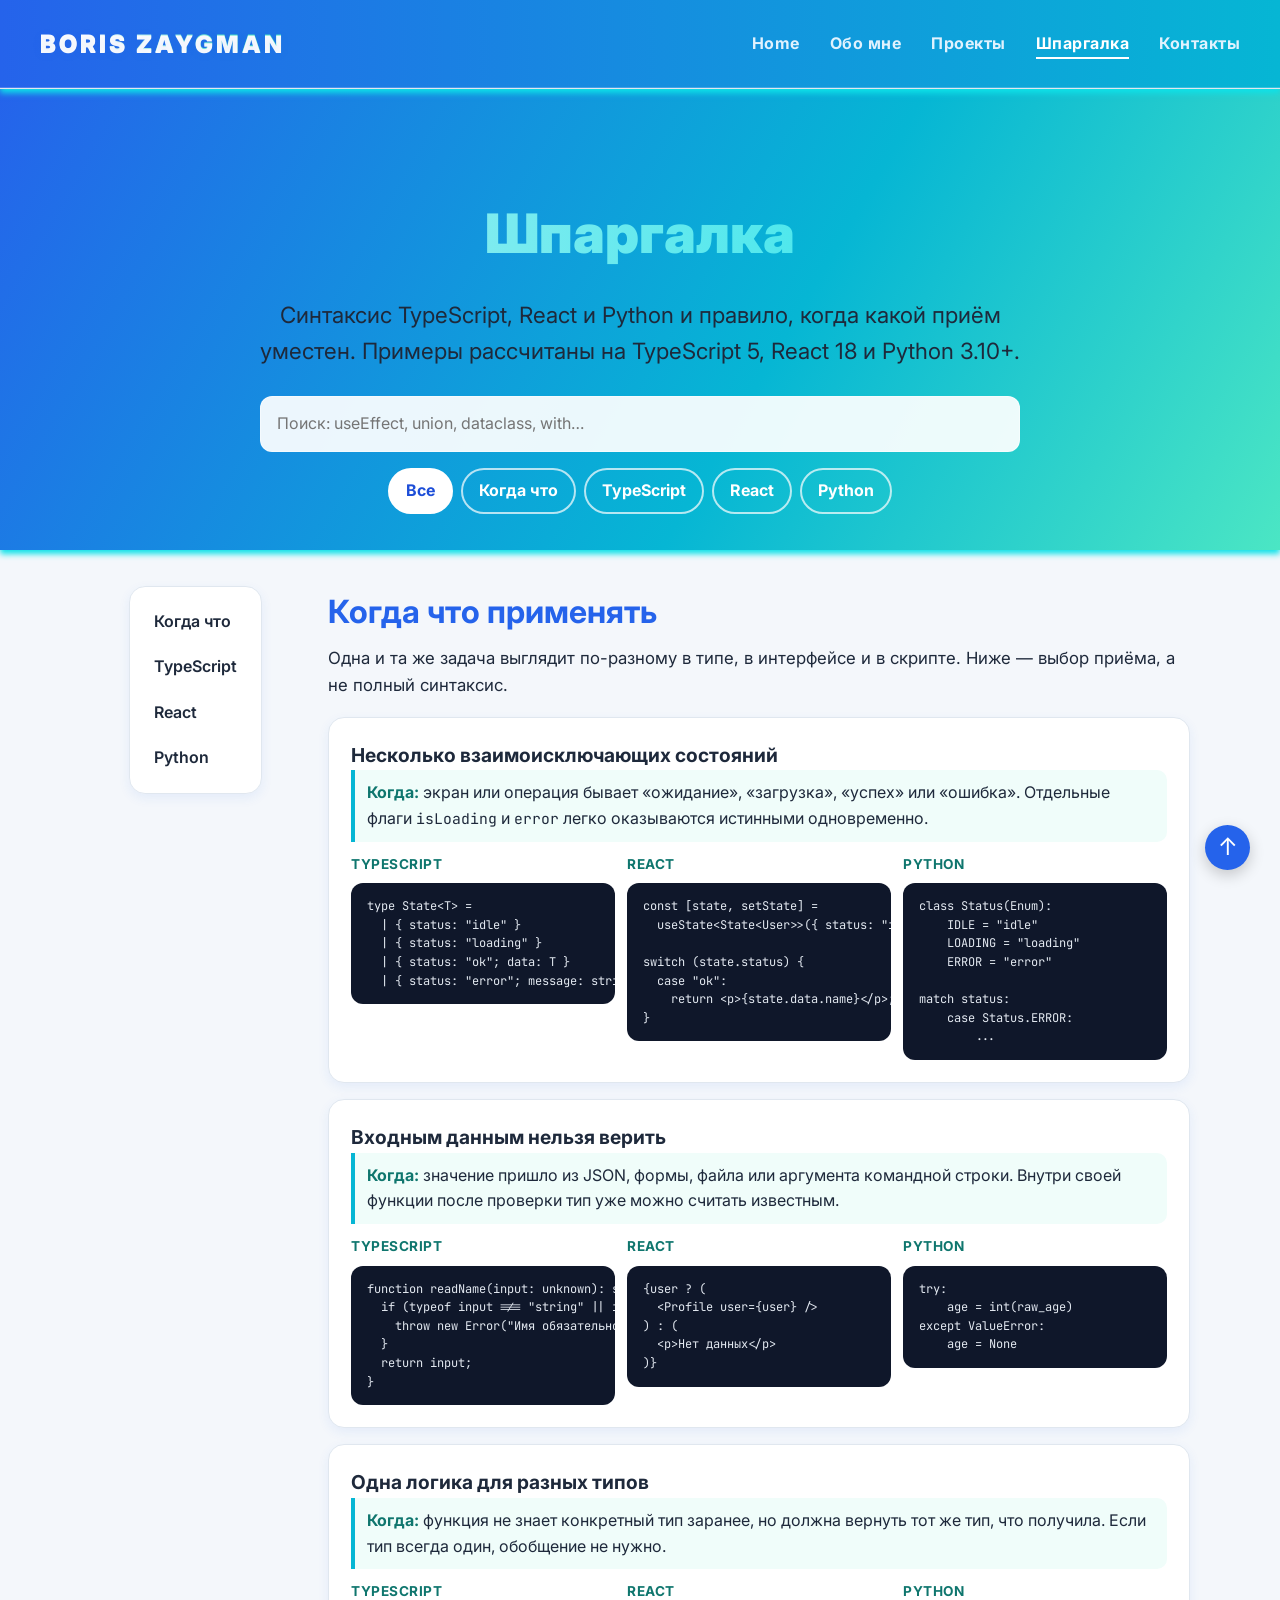
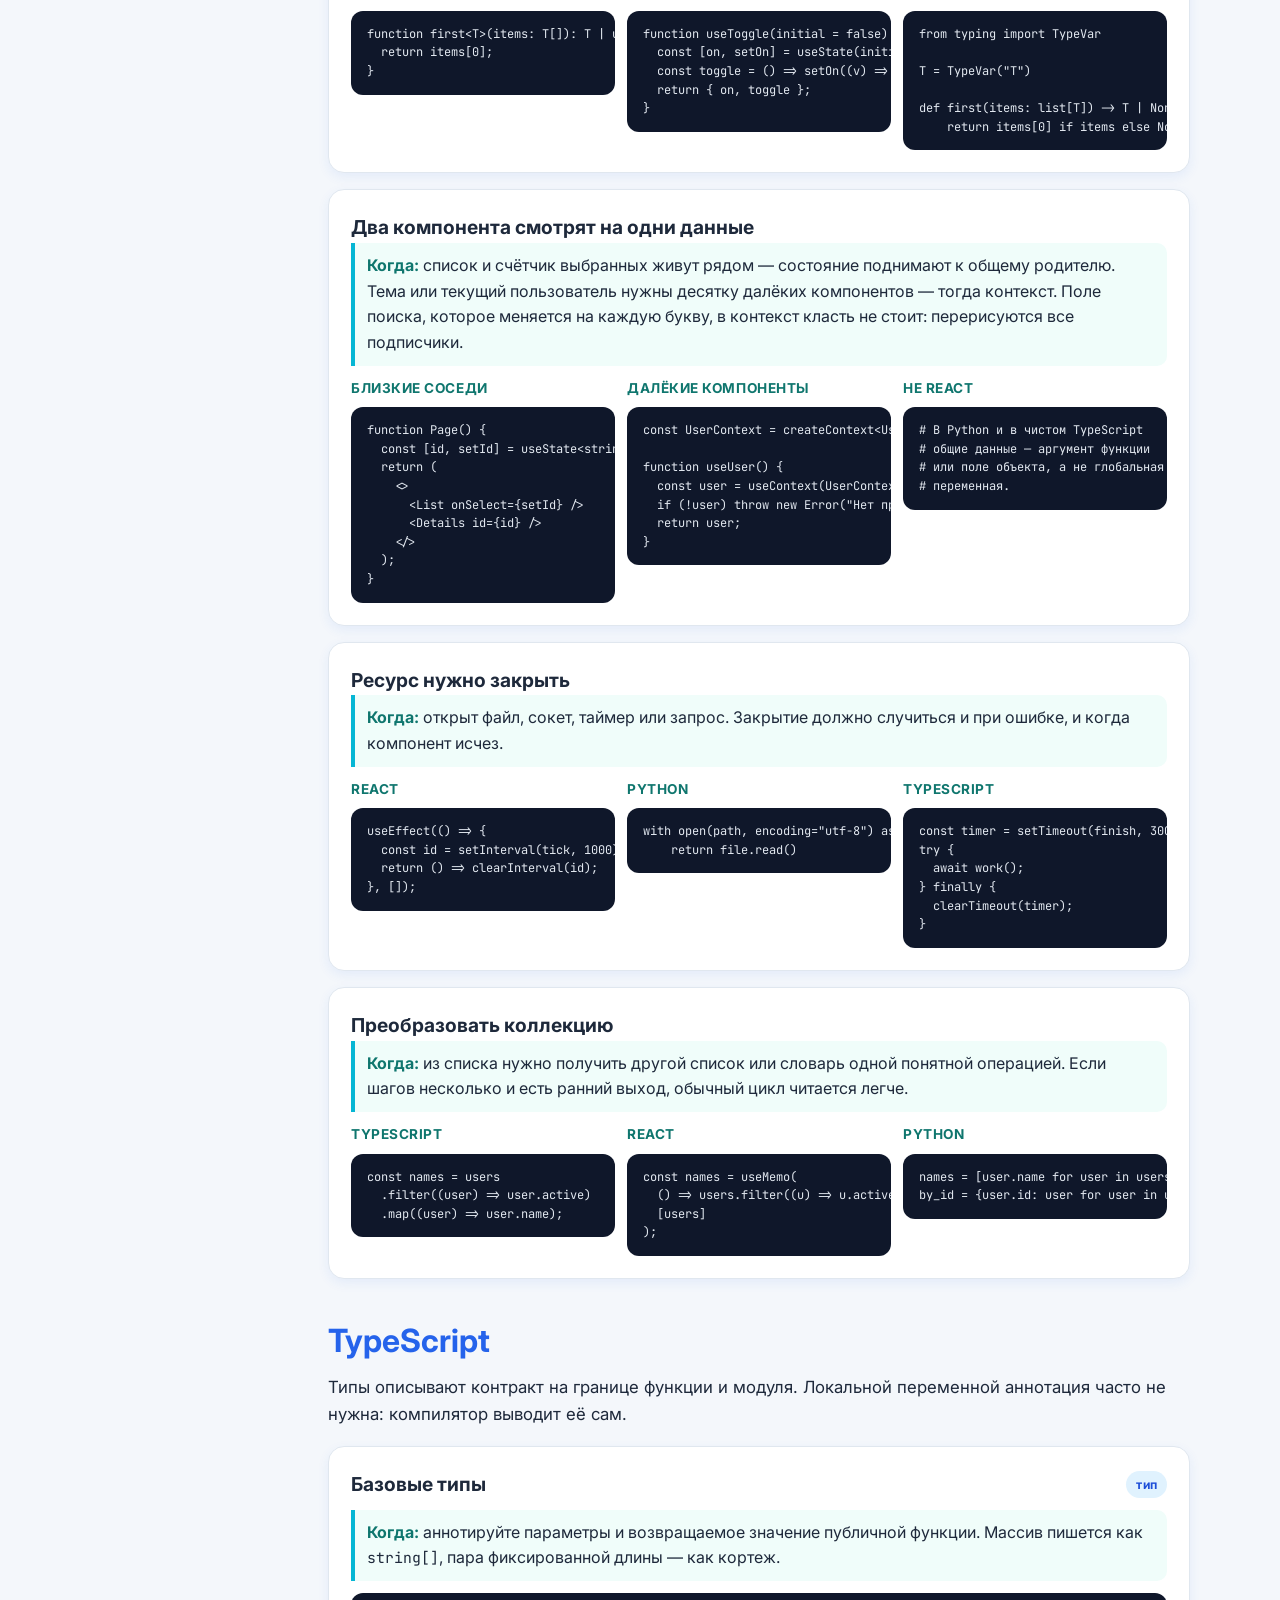
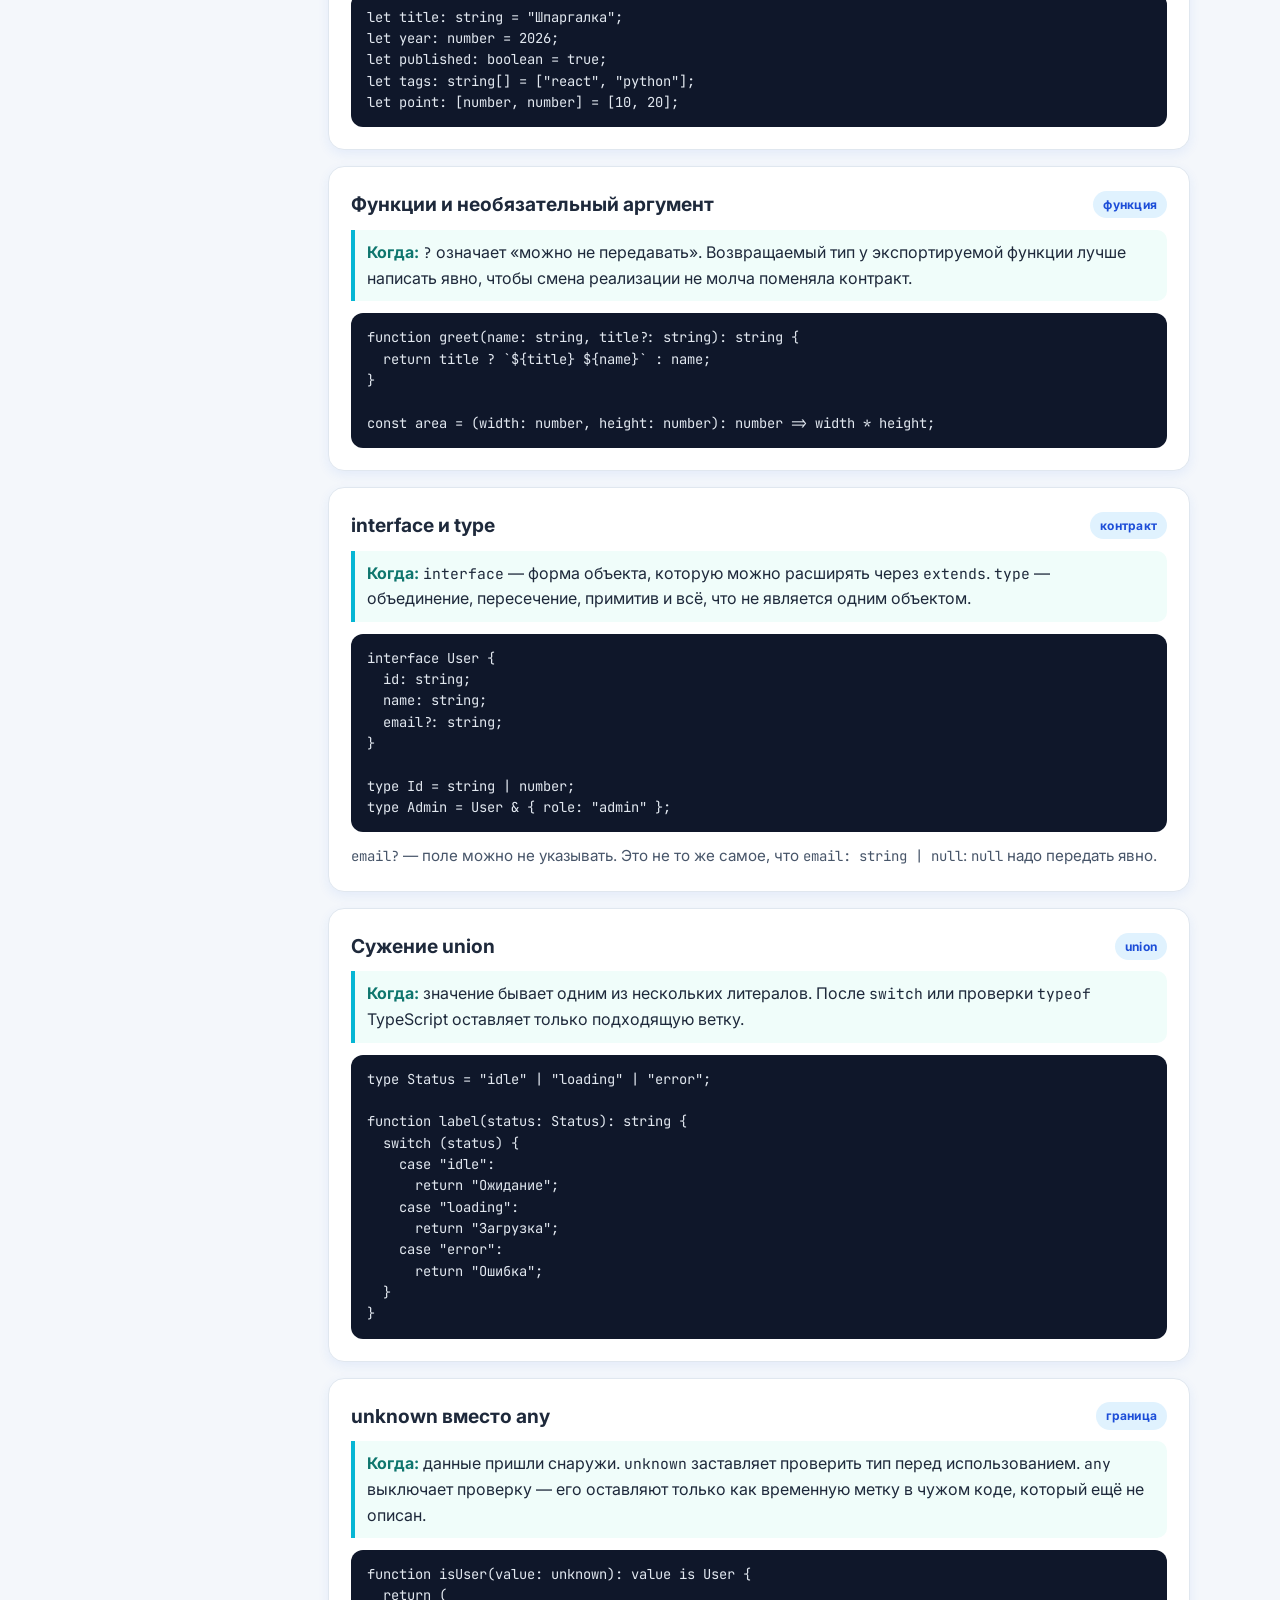
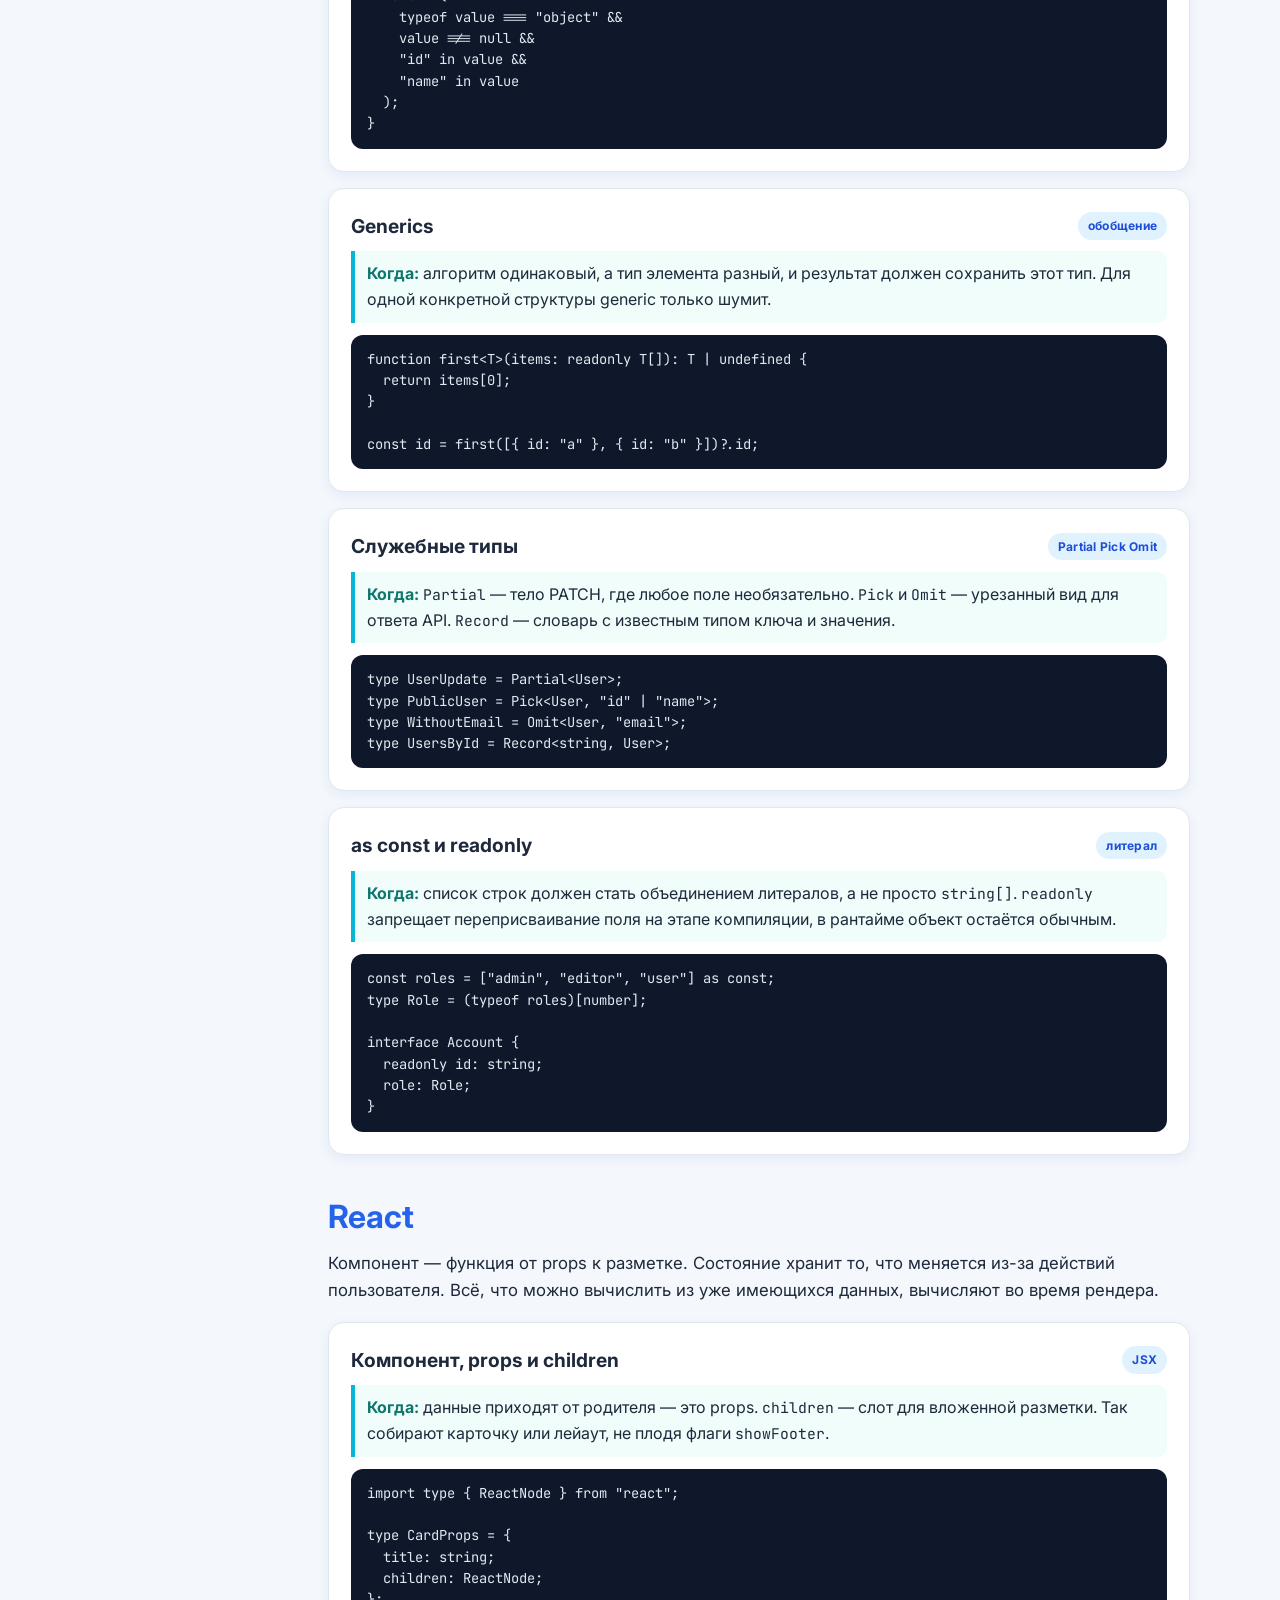
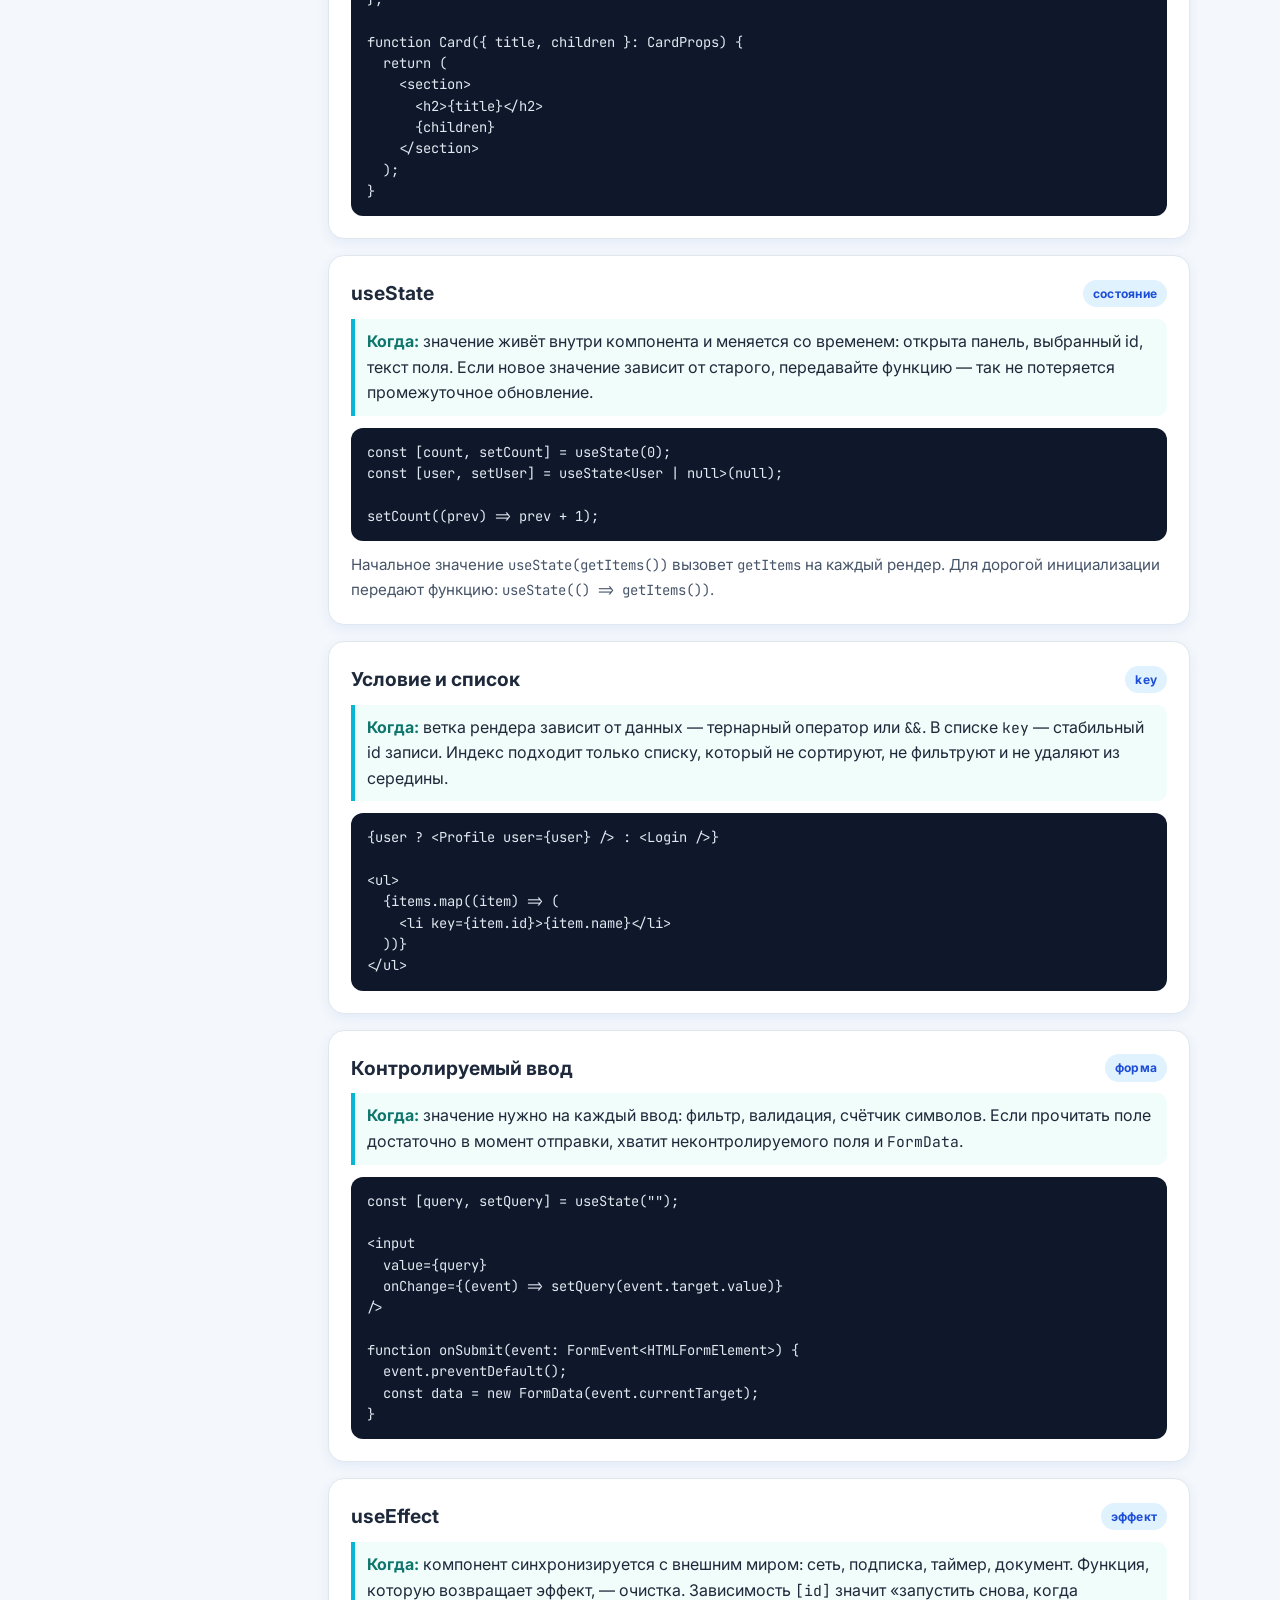
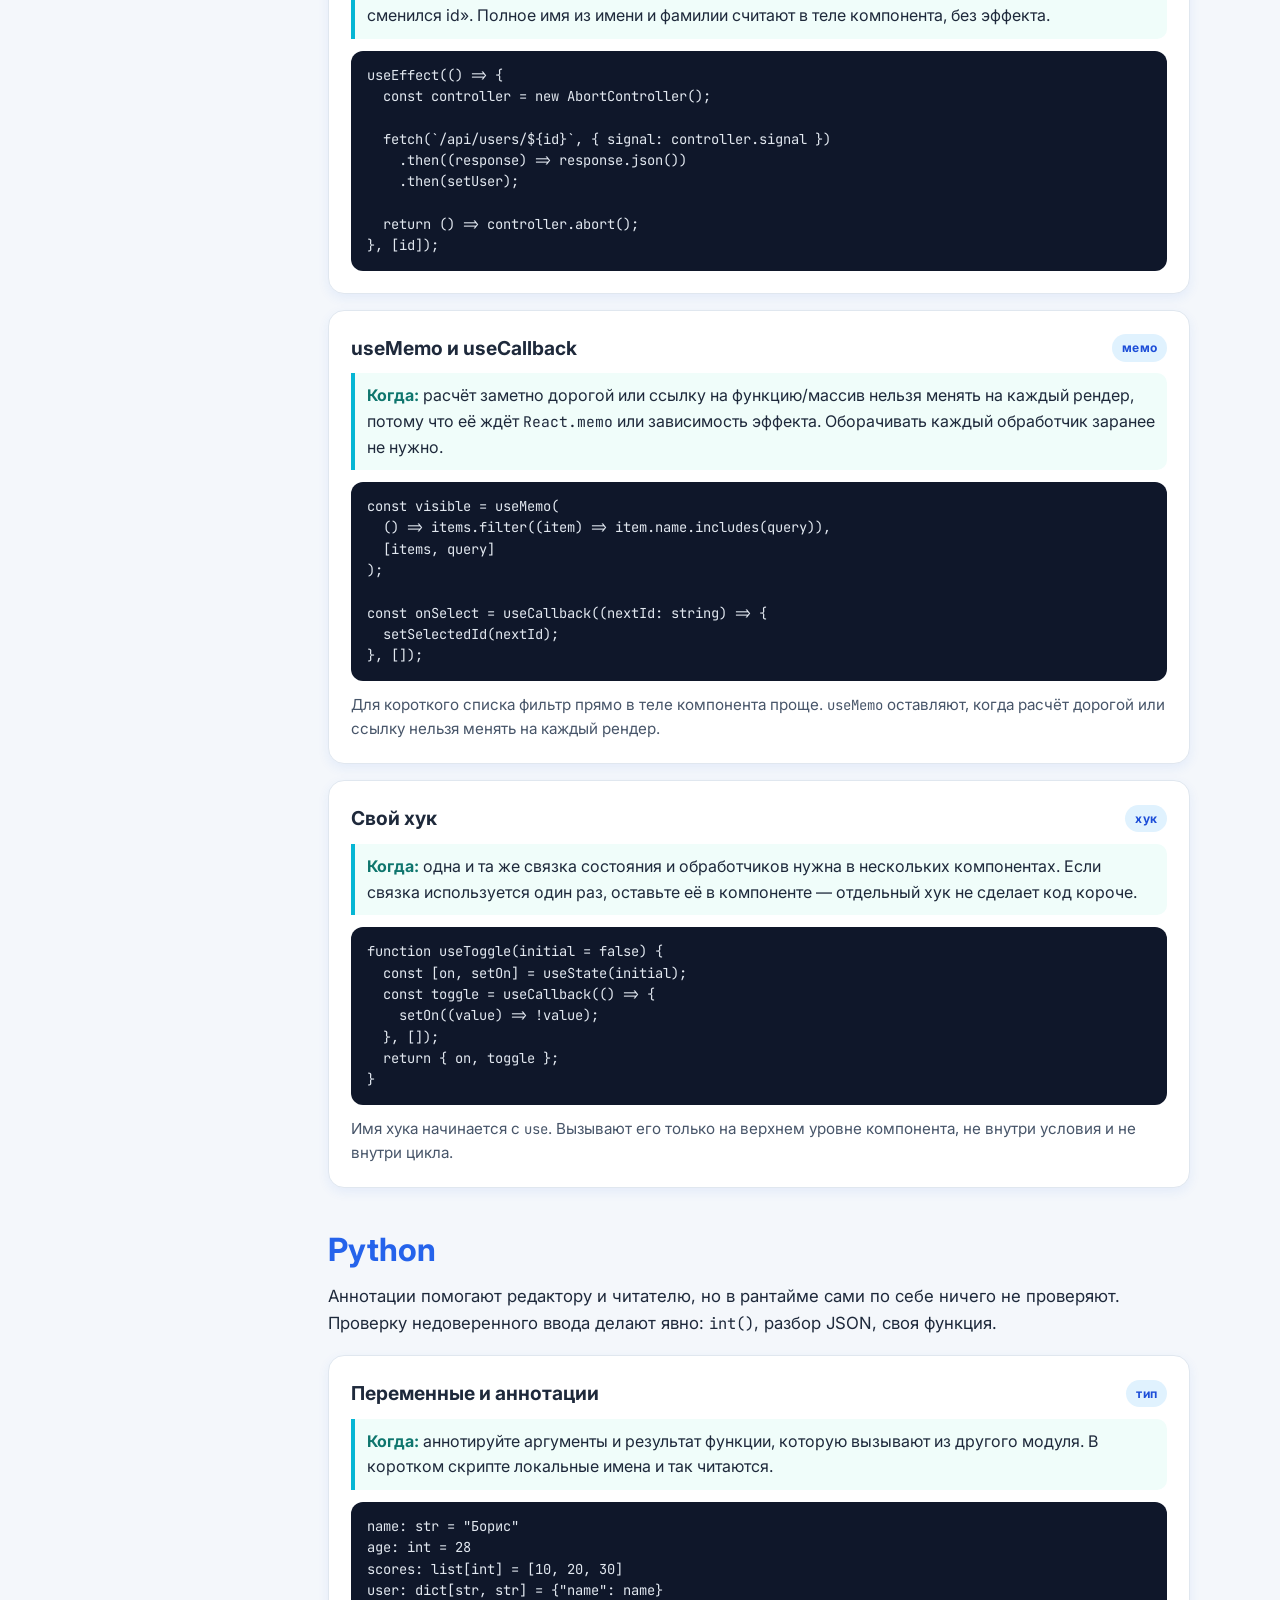
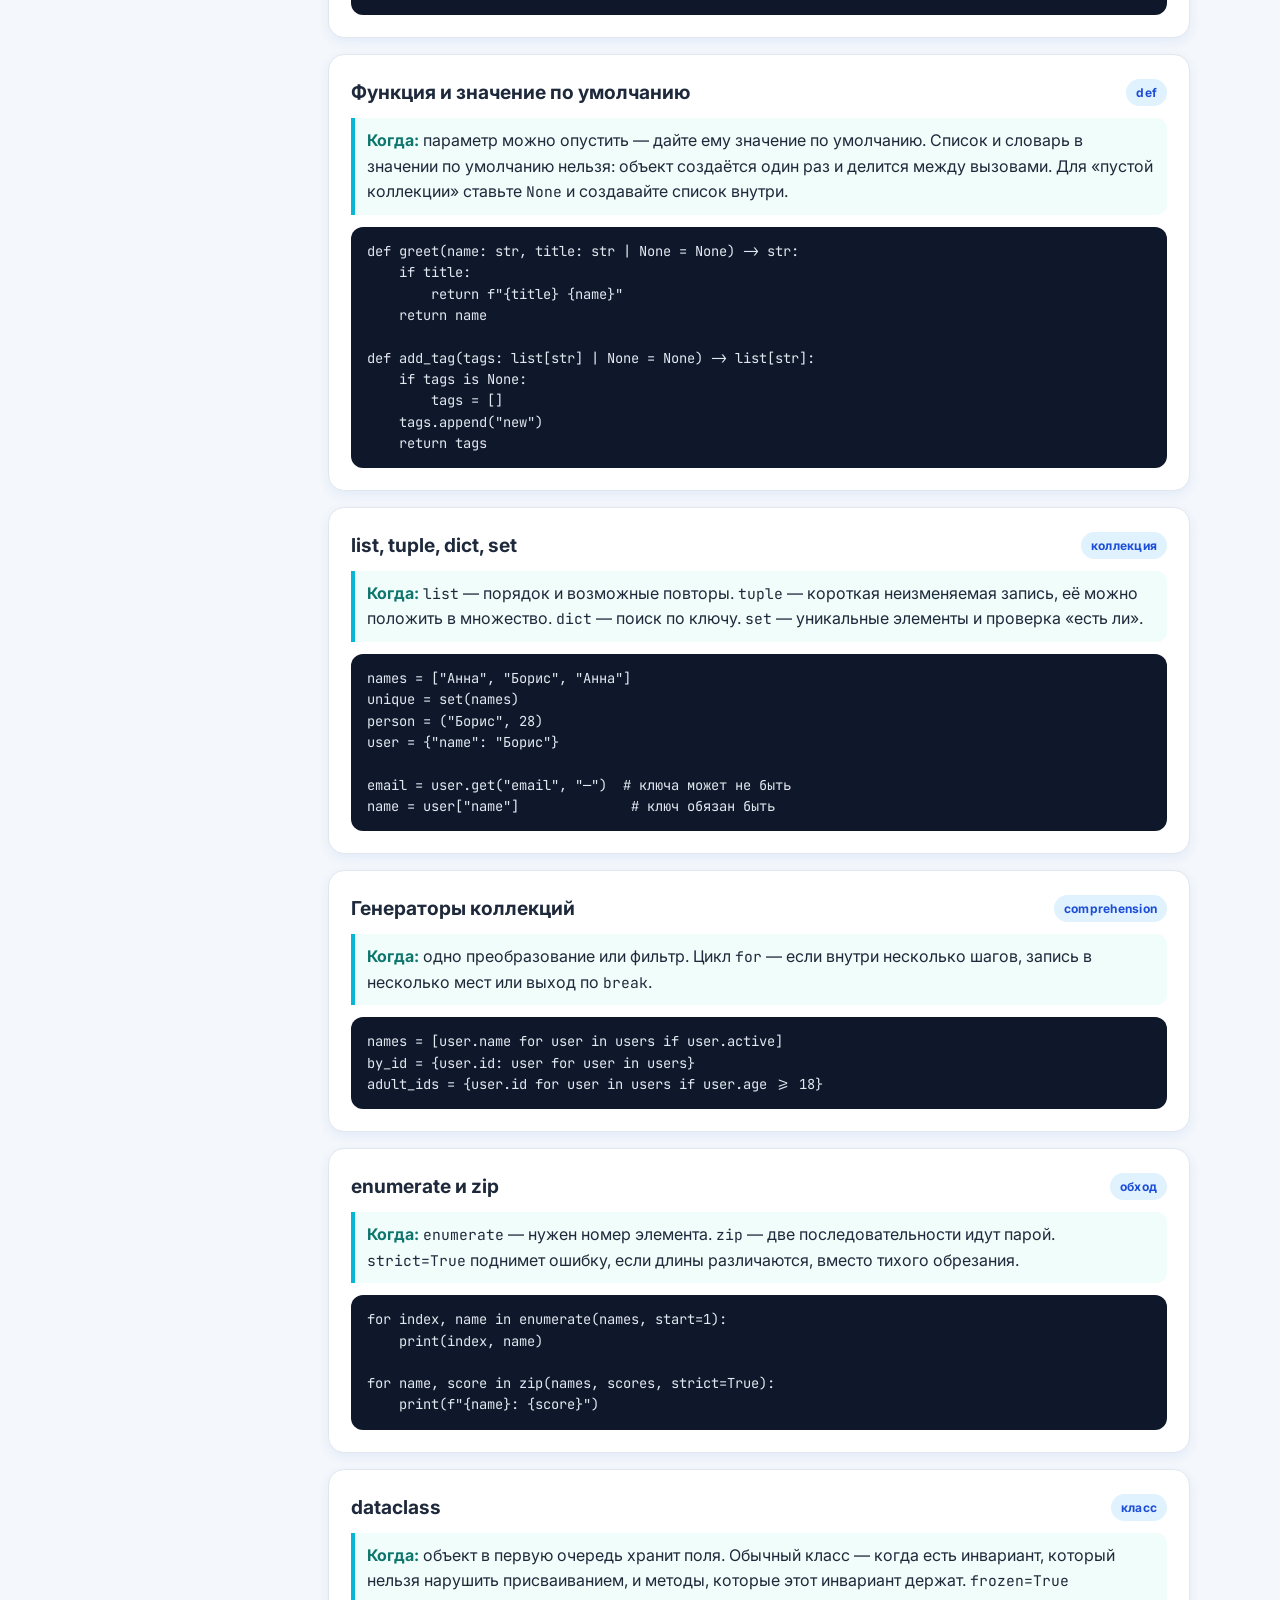
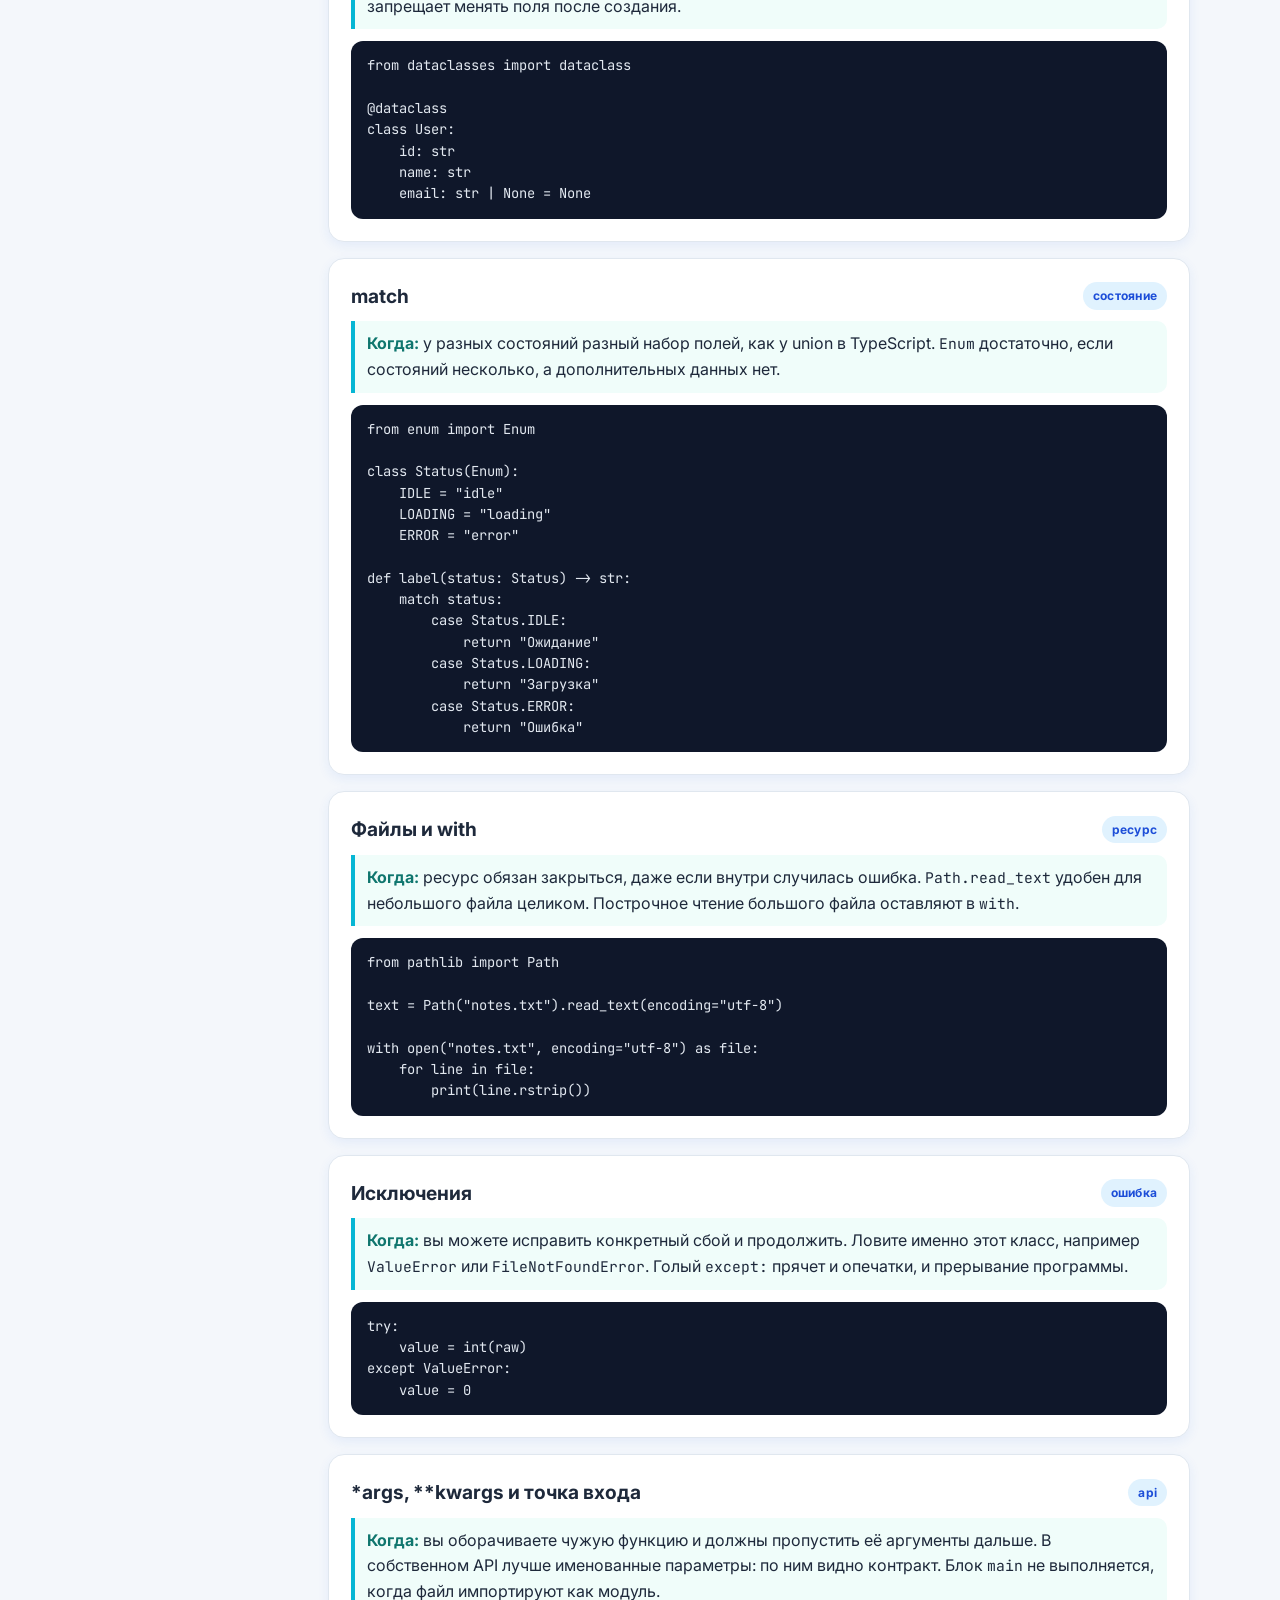
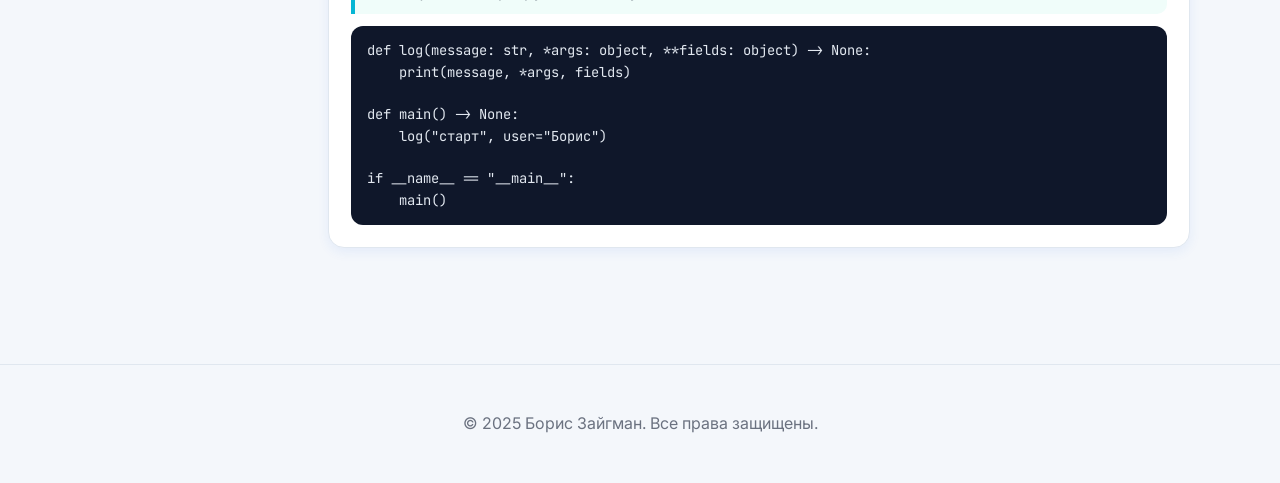
==== cheatsheet.html @ 67d02722 "Add a TypeScript, React, and Python cheat sheet A handbook page explains the core syntax and when ea" ====
<!DOCTYPE html>
<html lang="ru">

<head>
    <meta charset="UTF-8">
    <meta name="viewport" content="width=device-width, initial-scale=1.0">
    <title>Шпаргалка: TypeScript, React, Python | Борис Зайгман</title>
    <meta name="description"
        content="Справочник по синтаксису TypeScript, React и Python: короткие примеры и пояснения, когда какой приём применять.">
    <link rel="preconnect" href="https://fonts.googleapis.com">
    <link rel="preconnect" href="https://fonts.gstatic.com" crossorigin>
    <link href="https://fonts.googleapis.com/css2?family=Inter:wght@400;600;700;900&family=JetBrains+Mono:wght@400;600&display=swap" rel="stylesheet">
    <link rel="stylesheet" href="./style.css">
    <link rel="stylesheet" href="./cheatsheet.css">
</head>

<body id="top" class="cheatsheet-page">
    <header class="navbar">
        <nav aria-label="Основная навигация">
            <a class="logo" href="./index.html">BORIS ZAYGMAN</a>
            <ul class="nav-links">
                <li><a href="./index.html">Home</a></li>
                <li><a href="./index.html#about">Обо мне</a></li>
                <li><a href="./index.html#projects">Проекты</a></li>
                <li><a href="./cheatsheet.html" aria-current="page">Шпаргалка</a></li>
                <li><a href="./index.html#contact">Контакты</a></li>
            </ul>
        </nav>
    </header>

    <main>
        <section class="hero cheat-hero">
            <h1>Шпаргалка</h1>
            <p>Синтаксис TypeScript, React и Python и правило, когда какой приём уместен. Примеры рассчитаны на TypeScript 5, React 18 и Python 3.10+.</p>
            <div class="cheat-tools">
                <label class="visually-hidden" for="search">Поиск по шпаргалке</label>
                <input id="search" class="cheat-search" type="search" placeholder="Поиск: useEffect, union, dataclass, with…" autocomplete="off">
                <div class="lang-tabs" role="toolbar" aria-label="Фильтр по языку">
                    <button type="button" data-filter="all" aria-pressed="true">Все</button>
                    <button type="button" data-filter="choose">Когда что</button>
                    <button type="button" data-filter="ts">TypeScript</button>
                    <button type="button" data-filter="react">React</button>
                    <button type="button" data-filter="python">Python</button>
                </div>
            </div>
        </section>

        <div class="handbook">
            <nav class="toc" aria-label="Разделы шпаргалки">
                <a href="#choose">Когда что</a>
                <a href="#typescript">TypeScript</a>
                <a href="#react">React</a>
                <a href="#python">Python</a>
            </nav>

            <div>
                <p id="empty" class="empty-state" role="status">Ничего не нашлось. Попробуйте другое слово: тип, эффект, список, файл.</p>

                <section id="choose" class="cheat-section" data-section="choose">
                    <h2>Когда что применять</h2>
                    <p class="section-lead">Одна и та же задача выглядит по-разному в типе, в интерфейсе и в скрипте. Ниже — выбор приёма, а не полный синтаксис.</p>
                    <div class="stack">
                        <article class="situation" data-topic>
                            <h3>Несколько взаимоисключающих состояний</h3>
                            <p class="when"><strong>Когда:</strong> экран или операция бывает «ожидание», «загрузка», «успех» или «ошибка». Отдельные флаги <code>isLoading</code> и <code>error</code> легко оказываются истинными одновременно.</p>
                            <div class="trio">
                                <div>
                                    <h4>TypeScript</h4>
                                    <pre><code>type State&lt;T&gt; =
  | { status: "idle" }
  | { status: "loading" }
  | { status: "ok"; data: T }
  | { status: "error"; message: string };</code></pre>
                                </div>
                                <div>
                                    <h4>React</h4>
                                    <pre><code>const [state, setState] =
  useState&lt;State&lt;User&gt;&gt;({ status: "idle" });

switch (state.status) {
  case "ok":
    return &lt;p&gt;{state.data.name}&lt;/p&gt;;
}</code></pre>
                                </div>
                                <div>
                                    <h4>Python</h4>
                                    <pre><code>class Status(Enum):
    IDLE = "idle"
    LOADING = "loading"
    ERROR = "error"

match status:
    case Status.ERROR:
        ...</code></pre>
                                </div>
                            </div>
                        </article>

                        <article class="situation" data-topic>
                            <h3>Входным данным нельзя верить</h3>
                            <p class="when"><strong>Когда:</strong> значение пришло из JSON, формы, файла или аргумента командной строки. Внутри своей функции после проверки тип уже можно считать известным.</p>
                            <div class="trio">
                                <div>
                                    <h4>TypeScript</h4>
                                    <pre><code>function readName(input: unknown): string {
  if (typeof input !== "string" || input === "") {
    throw new Error("Имя обязательно");
  }
  return input;
}</code></pre>
                                </div>
                                <div>
                                    <h4>React</h4>
                                    <pre><code>{user ? (
  &lt;Profile user={user} /&gt;
) : (
  &lt;p&gt;Нет данных&lt;/p&gt;
)}</code></pre>
                                </div>
                                <div>
                                    <h4>Python</h4>
                                    <pre><code>try:
    age = int(raw_age)
except ValueError:
    age = None</code></pre>
                                </div>
                            </div>
                        </article>

                        <article class="situation" data-topic>
                            <h3>Одна логика для разных типов</h3>
                            <p class="when"><strong>Когда:</strong> функция не знает конкретный тип заранее, но должна вернуть тот же тип, что получила. Если тип всегда один, обобщение не нужно.</p>
                            <div class="trio">
                                <div>
                                    <h4>TypeScript</h4>
                                    <pre><code>function first&lt;T&gt;(items: T[]): T | undefined {
  return items[0];
}</code></pre>
                                </div>
                                <div>
                                    <h4>React</h4>
                                    <pre><code>function useToggle(initial = false) {
  const [on, setOn] = useState(initial);
  const toggle = () =&gt; setOn((v) =&gt; !v);
  return { on, toggle };
}</code></pre>
                                </div>
                                <div>
                                    <h4>Python</h4>
                                    <pre><code>from typing import TypeVar

T = TypeVar("T")

def first(items: list[T]) -&gt; T | None:
    return items[0] if items else None</code></pre>
                                </div>
                            </div>
                        </article>

                        <article class="situation" data-topic>
                            <h3>Два компонента смотрят на одни данные</h3>
                            <p class="when"><strong>Когда:</strong> список и счётчик выбранных живут рядом — состояние поднимают к общему родителю. Тема или текущий пользователь нужны десятку далёких компонентов — тогда контекст. Поле поиска, которое меняется на каждую букву, в контекст класть не стоит: перерисуются все подписчики.</p>
                            <div class="trio">
                                <div>
                                    <h4>Близкие соседи</h4>
                                    <pre><code>function Page() {
  const [id, setId] = useState&lt;string | null&gt;(null);
  return (
    &lt;&gt;
      &lt;List onSelect={setId} /&gt;
      &lt;Details id={id} /&gt;
    &lt;/&gt;
  );
}</code></pre>
                                </div>
                                <div>
                                    <h4>Далёкие компоненты</h4>
                                    <pre><code>const UserContext = createContext&lt;User | null&gt;(null);

function useUser() {
  const user = useContext(UserContext);
  if (!user) throw new Error("Нет провайдера");
  return user;
}</code></pre>
                                </div>
                                <div>
                                    <h4>Не React</h4>
                                    <pre><code># В Python и в чистом TypeScript
# общие данные — аргумент функции
# или поле объекта, а не глобальная
# переменная.</code></pre>
                                </div>
                            </div>
                        </article>

                        <article class="situation" data-topic>
                            <h3>Ресурс нужно закрыть</h3>
                            <p class="when"><strong>Когда:</strong> открыт файл, сокет, таймер или запрос. Закрытие должно случиться и при ошибке, и когда компонент исчез.</p>
                            <div class="trio">
                                <div>
                                    <h4>React</h4>
                                    <pre><code>useEffect(() =&gt; {
  const id = setInterval(tick, 1000);
  return () =&gt; clearInterval(id);
}, []);</code></pre>
                                </div>
                                <div>
                                    <h4>Python</h4>
                                    <pre><code>with open(path, encoding="utf-8") as file:
    return file.read()</code></pre>
                                </div>
                                <div>
                                    <h4>TypeScript</h4>
                                    <pre><code>const timer = setTimeout(finish, 300);
try {
  await work();
} finally {
  clearTimeout(timer);
}</code></pre>
                                </div>
                            </div>
                        </article>

                        <article class="situation" data-topic>
                            <h3>Преобразовать коллекцию</h3>
                            <p class="when"><strong>Когда:</strong> из списка нужно получить другой список или словарь одной понятной операцией. Если шагов несколько и есть ранний выход, обычный цикл читается легче.</p>
                            <div class="trio">
                                <div>
                                    <h4>TypeScript</h4>
                                    <pre><code>const names = users
  .filter((user) =&gt; user.active)
  .map((user) =&gt; user.name);</code></pre>
                                </div>
                                <div>
                                    <h4>React</h4>
                                    <pre><code>const names = useMemo(
  () =&gt; users.filter((u) =&gt; u.active).map((u) =&gt; u.name),
  [users]
);</code></pre>
                                </div>
                                <div>
                                    <h4>Python</h4>
                                    <pre><code>names = [user.name for user in users if user.active]
by_id = {user.id: user for user in users}</code></pre>
                                </div>
                            </div>
                        </article>
                    </div>
                </section>

                <section id="typescript" class="cheat-section" data-section="ts">
                    <h2>TypeScript</h2>
                    <p class="section-lead">Типы описывают контракт на границе функции и модуля. Локальной переменной аннотация часто не нужна: компилятор выводит её сам.</p>
                    <div class="stack">
                        <article class="cheat-card" data-topic>
                            <div class="card-head">
                                <h3>Базовые типы</h3>
                                <span class="lang-tag">тип</span>
                            </div>
                            <p class="when"><strong>Когда:</strong> аннотируйте параметры и возвращаемое значение публичной функции. Массив пишется как <code>string[]</code>, пара фиксированной длины — как кортеж.</p>
                            <pre><code>let title: string = "Шпаргалка";
let year: number = 2026;
let published: boolean = true;
let tags: string[] = ["react", "python"];
let point: [number, number] = [10, 20];</code></pre>
                        </article>

                        <article class="cheat-card" data-topic>
                            <div class="card-head">
                                <h3>Функции и необязательный аргумент</h3>
                                <span class="lang-tag">функция</span>
                            </div>
                            <p class="when"><strong>Когда:</strong> <code>?</code> означает «можно не передавать». Возвращаемый тип у экспортируемой функции лучше написать явно, чтобы смена реализации не молча поменяла контракт.</p>
                            <pre><code>function greet(name: string, title?: string): string {
  return title ? `${title} ${name}` : name;
}

const area = (width: number, height: number): number =&gt; width * height;</code></pre>
                        </article>

                        <article class="cheat-card" data-topic>
                            <div class="card-head">
                                <h3>interface и type</h3>
                                <span class="lang-tag">контракт</span>
                            </div>
                            <p class="when"><strong>Когда:</strong> <code>interface</code> — форма объекта, которую можно расширять через <code>extends</code>. <code>type</code> — объединение, пересечение, примитив и всё, что не является одним объектом.</p>
                            <pre><code>interface User {
  id: string;
  name: string;
  email?: string;
}

type Id = string | number;
type Admin = User &amp; { role: "admin" };</code></pre>
                            <p class="note"><code>email?</code> — поле можно не указывать. Это не то же самое, что <code>email: string | null</code>: <code>null</code> надо передать явно.</p>
                        </article>

                        <article class="cheat-card" data-topic>
                            <div class="card-head">
                                <h3>Сужение union</h3>
                                <span class="lang-tag">union</span>
                            </div>
                            <p class="when"><strong>Когда:</strong> значение бывает одним из нескольких литералов. После <code>switch</code> или проверки <code>typeof</code> TypeScript оставляет только подходящую ветку.</p>
                            <pre><code>type Status = "idle" | "loading" | "error";

function label(status: Status): string {
  switch (status) {
    case "idle":
      return "Ожидание";
    case "loading":
      return "Загрузка";
    case "error":
      return "Ошибка";
  }
}</code></pre>
                        </article>

                        <article class="cheat-card" data-topic>
                            <div class="card-head">
                                <h3>unknown вместо any</h3>
                                <span class="lang-tag">граница</span>
                            </div>
                            <p class="when"><strong>Когда:</strong> данные пришли снаружи. <code>unknown</code> заставляет проверить тип перед использованием. <code>any</code> выключает проверку — его оставляют только как временную метку в чужом коде, который ещё не описан.</p>
                            <pre><code>function isUser(value: unknown): value is User {
  return (
    typeof value === "object" &amp;&amp;
    value !== null &amp;&amp;
    "id" in value &amp;&amp;
    "name" in value
  );
}</code></pre>
                        </article>

                        <article class="cheat-card" data-topic>
                            <div class="card-head">
                                <h3>Generics</h3>
                                <span class="lang-tag">обобщение</span>
                            </div>
                            <p class="when"><strong>Когда:</strong> алгоритм одинаковый, а тип элемента разный, и результат должен сохранить этот тип. Для одной конкретной структуры generic только шумит.</p>
                            <pre><code>function first&lt;T&gt;(items: readonly T[]): T | undefined {
  return items[0];
}

const id = first([{ id: "a" }, { id: "b" }])?.id;</code></pre>
                        </article>

                        <article class="cheat-card" data-topic>
                            <div class="card-head">
                                <h3>Служебные типы</h3>
                                <span class="lang-tag">Partial Pick Omit</span>
                            </div>
                            <p class="when"><strong>Когда:</strong> <code>Partial</code> — тело PATCH, где любое поле необязательно. <code>Pick</code> и <code>Omit</code> — урезанный вид для ответа API. <code>Record</code> — словарь с известным типом ключа и значения.</p>
                            <pre><code>type UserUpdate = Partial&lt;User&gt;;
type PublicUser = Pick&lt;User, "id" | "name"&gt;;
type WithoutEmail = Omit&lt;User, "email"&gt;;
type UsersById = Record&lt;string, User&gt;;</code></pre>
                        </article>

                        <article class="cheat-card" data-topic>
                            <div class="card-head">
                                <h3>as const и readonly</h3>
                                <span class="lang-tag">литерал</span>
                            </div>
                            <p class="when"><strong>Когда:</strong> список строк должен стать объединением литералов, а не просто <code>string[]</code>. <code>readonly</code> запрещает переприсваивание поля на этапе компиляции, в рантайме объект остаётся обычным.</p>
                            <pre><code>const roles = ["admin", "editor", "user"] as const;
type Role = (typeof roles)[number];

interface Account {
  readonly id: string;
  role: Role;
}</code></pre>
                        </article>
                    </div>
                </section>

                <section id="react" class="cheat-section" data-section="react">
                    <h2>React</h2>
                    <p class="section-lead">Компонент — функция от props к разметке. Состояние хранит то, что меняется из-за действий пользователя. Всё, что можно вычислить из уже имеющихся данных, вычисляют во время рендера.</p>
                    <div class="stack">
                        <article class="cheat-card" data-topic>
                            <div class="card-head">
                                <h3>Компонент, props и children</h3>
                                <span class="lang-tag">JSX</span>
                            </div>
                            <p class="when"><strong>Когда:</strong> данные приходят от родителя — это props. <code>children</code> — слот для вложенной разметки. Так собирают карточку или лейаут, не плодя флаги <code>showFooter</code>.</p>
                            <pre><code>import type { ReactNode } from "react";

type CardProps = {
  title: string;
  children: ReactNode;
};

function Card({ title, children }: CardProps) {
  return (
    &lt;section&gt;
      &lt;h2&gt;{title}&lt;/h2&gt;
      {children}
    &lt;/section&gt;
  );
}</code></pre>
                        </article>

                        <article class="cheat-card" data-topic>
                            <div class="card-head">
                                <h3>useState</h3>
                                <span class="lang-tag">состояние</span>
                            </div>
                            <p class="when"><strong>Когда:</strong> значение живёт внутри компонента и меняется со временем: открыта панель, выбранный id, текст поля. Если новое значение зависит от старого, передавайте функцию — так не потеряется промежуточное обновление.</p>
                            <pre><code>const [count, setCount] = useState(0);
const [user, setUser] = useState&lt;User | null&gt;(null);

setCount((prev) =&gt; prev + 1);</code></pre>
                            <p class="note">Начальное значение <code>useState(getItems())</code> вызовет <code>getItems</code> на каждый рендер. Для дорогой инициализации передают функцию: <code>useState(() =&gt; getItems())</code>.</p>
                        </article>

                        <article class="cheat-card" data-topic>
                            <div class="card-head">
                                <h3>Условие и список</h3>
                                <span class="lang-tag">key</span>
                            </div>
                            <p class="when"><strong>Когда:</strong> ветка рендера зависит от данных — тернарный оператор или <code>&amp;&amp;</code>. В списке <code>key</code> — стабильный id записи. Индекс подходит только списку, который не сортируют, не фильтруют и не удаляют из середины.</p>
                            <pre><code>{user ? &lt;Profile user={user} /&gt; : &lt;Login /&gt;}

&lt;ul&gt;
  {items.map((item) =&gt; (
    &lt;li key={item.id}&gt;{item.name}&lt;/li&gt;
  ))}
&lt;/ul&gt;</code></pre>
                        </article>

                        <article class="cheat-card" data-topic>
                            <div class="card-head">
                                <h3>Контролируемый ввод</h3>
                                <span class="lang-tag">форма</span>
                            </div>
                            <p class="when"><strong>Когда:</strong> значение нужно на каждый ввод: фильтр, валидация, счётчик символов. Если прочитать поле достаточно в момент отправки, хватит неконтролируемого поля и <code>FormData</code>.</p>
                            <pre><code>const [query, setQuery] = useState("");

&lt;input
  value={query}
  onChange={(event) =&gt; setQuery(event.target.value)}
/&gt;

function onSubmit(event: FormEvent&lt;HTMLFormElement&gt;) {
  event.preventDefault();
  const data = new FormData(event.currentTarget);
}</code></pre>
                        </article>

                        <article class="cheat-card" data-topic>
                            <div class="card-head">
                                <h3>useEffect</h3>
                                <span class="lang-tag">эффект</span>
                            </div>
                            <p class="when"><strong>Когда:</strong> компонент синхронизируется с внешним миром: сеть, подписка, таймер, документ. Функция, которую возвращает эффект, — очистка. Зависимость <code>[id]</code> значит «запустить снова, когда сменился id». Полное имя из имени и фамилии считают в теле компонента, без эффекта.</p>
                            <pre><code>useEffect(() =&gt; {
  const controller = new AbortController();

  fetch(`/api/users/${id}`, { signal: controller.signal })
    .then((response) =&gt; response.json())
    .then(setUser);

  return () =&gt; controller.abort();
}, [id]);</code></pre>
                        </article>

                        <article class="cheat-card" data-topic>
                            <div class="card-head">
                                <h3>useMemo и useCallback</h3>
                                <span class="lang-tag">мемо</span>
                            </div>
                            <p class="when"><strong>Когда:</strong> расчёт заметно дорогой или ссылку на функцию/массив нельзя менять на каждый рендер, потому что её ждёт <code>React.memo</code> или зависимость эффекта. Оборачивать каждый обработчик заранее не нужно.</p>
                            <pre><code>const visible = useMemo(
  () =&gt; items.filter((item) =&gt; item.name.includes(query)),
  [items, query]
);

const onSelect = useCallback((nextId: string) =&gt; {
  setSelectedId(nextId);
}, []);</code></pre>
                            <p class="note">Для короткого списка фильтр прямо в теле компонента проще. <code>useMemo</code> оставляют, когда расчёт дорогой или ссылку нельзя менять на каждый рендер.</p>
                        </article>

                        <article class="cheat-card" data-topic>
                            <div class="card-head">
                                <h3>Свой хук</h3>
                                <span class="lang-tag">хук</span>
                            </div>
                            <p class="when"><strong>Когда:</strong> одна и та же связка состояния и обработчиков нужна в нескольких компонентах. Если связка используется один раз, оставьте её в компоненте — отдельный хук не сделает код короче.</p>
                            <pre><code>function useToggle(initial = false) {
  const [on, setOn] = useState(initial);
  const toggle = useCallback(() =&gt; {
    setOn((value) =&gt; !value);
  }, []);
  return { on, toggle };
}</code></pre>
                            <p class="note">Имя хука начинается с <code>use</code>. Вызывают его только на верхнем уровне компонента, не внутри условия и не внутри цикла.</p>
                        </article>
                    </div>
                </section>

                <section id="python" class="cheat-section" data-section="python">
                    <h2>Python</h2>
                    <p class="section-lead">Аннотации помогают редактору и читателю, но в рантайме сами по себе ничего не проверяют. Проверку недоверенного ввода делают явно: <code>int()</code>, разбор JSON, своя функция.</p>
                    <div class="stack">
                        <article class="cheat-card" data-topic>
                            <div class="card-head">
                                <h3>Переменные и аннотации</h3>
                                <span class="lang-tag">тип</span>
                            </div>
                            <p class="when"><strong>Когда:</strong> аннотируйте аргументы и результат функции, которую вызывают из другого модуля. В коротком скрипте локальные имена и так читаются.</p>
                            <pre><code>name: str = "Борис"
age: int = 28
scores: list[int] = [10, 20, 30]
user: dict[str, str] = {"name": name}</code></pre>
                        </article>

                        <article class="cheat-card" data-topic>
                            <div class="card-head">
                                <h3>Функция и значение по умолчанию</h3>
                                <span class="lang-tag">def</span>
                            </div>
                            <p class="when"><strong>Когда:</strong> параметр можно опустить — дайте ему значение по умолчанию. Список и словарь в значении по умолчанию нельзя: объект создаётся один раз и делится между вызовами. Для «пустой коллекции» ставьте <code>None</code> и создавайте список внутри.</p>
                            <pre><code>def greet(name: str, title: str | None = None) -&gt; str:
    if title:
        return f"{title} {name}"
    return name

def add_tag(tags: list[str] | None = None) -&gt; list[str]:
    if tags is None:
        tags = []
    tags.append("new")
    return tags</code></pre>
                        </article>

                        <article class="cheat-card" data-topic>
                            <div class="card-head">
                                <h3>list, tuple, dict, set</h3>
                                <span class="lang-tag">коллекция</span>
                            </div>
                            <p class="when"><strong>Когда:</strong> <code>list</code> — порядок и возможные повторы. <code>tuple</code> — короткая неизменяемая запись, её можно положить в множество. <code>dict</code> — поиск по ключу. <code>set</code> — уникальные элементы и проверка «есть ли».</p>
                            <pre><code>names = ["Анна", "Борис", "Анна"]
unique = set(names)
person = ("Борис", 28)
user = {"name": "Борис"}

email = user.get("email", "—")  # ключа может не быть
name = user["name"]              # ключ обязан быть</code></pre>
                        </article>

                        <article class="cheat-card" data-topic>
                            <div class="card-head">
                                <h3>Генераторы коллекций</h3>
                                <span class="lang-tag">comprehension</span>
                            </div>
                            <p class="when"><strong>Когда:</strong> одно преобразование или фильтр. Цикл <code>for</code> — если внутри несколько шагов, запись в несколько мест или выход по <code>break</code>.</p>
                            <pre><code>names = [user.name for user in users if user.active]
by_id = {user.id: user for user in users}
adult_ids = {user.id for user in users if user.age &gt;= 18}</code></pre>
                        </article>

                        <article class="cheat-card" data-topic>
                            <div class="card-head">
                                <h3>enumerate и zip</h3>
                                <span class="lang-tag">обход</span>
                            </div>
                            <p class="when"><strong>Когда:</strong> <code>enumerate</code> — нужен номер элемента. <code>zip</code> — две последовательности идут парой. <code>strict=True</code> поднимет ошибку, если длины различаются, вместо тихого обрезания.</p>
                            <pre><code>for index, name in enumerate(names, start=1):
    print(index, name)

for name, score in zip(names, scores, strict=True):
    print(f"{name}: {score}")</code></pre>
                        </article>

                        <article class="cheat-card" data-topic>
                            <div class="card-head">
                                <h3>dataclass</h3>
                                <span class="lang-tag">класс</span>
                            </div>
                            <p class="when"><strong>Когда:</strong> объект в первую очередь хранит поля. Обычный класс — когда есть инвариант, который нельзя нарушить присваиванием, и методы, которые этот инвариант держат. <code>frozen=True</code> запрещает менять поля после создания.</p>
                            <pre><code>from dataclasses import dataclass

@dataclass
class User:
    id: str
    name: str
    email: str | None = None</code></pre>
                        </article>

                        <article class="cheat-card" data-topic>
                            <div class="card-head">
                                <h3>match</h3>
                                <span class="lang-tag">состояние</span>
                            </div>
                            <p class="when"><strong>Когда:</strong> у разных состояний разный набор полей, как у union в TypeScript. <code>Enum</code> достаточно, если состояний несколько, а дополнительных данных нет.</p>
                            <pre><code>from enum import Enum

class Status(Enum):
    IDLE = "idle"
    LOADING = "loading"
    ERROR = "error"

def label(status: Status) -&gt; str:
    match status:
        case Status.IDLE:
            return "Ожидание"
        case Status.LOADING:
            return "Загрузка"
        case Status.ERROR:
            return "Ошибка"</code></pre>
                        </article>

                        <article class="cheat-card" data-topic>
                            <div class="card-head">
                                <h3>Файлы и with</h3>
                                <span class="lang-tag">ресурс</span>
                            </div>
                            <p class="when"><strong>Когда:</strong> ресурс обязан закрыться, даже если внутри случилась ошибка. <code>Path.read_text</code> удобен для небольшого файла целиком. Построчное чтение большого файла оставляют в <code>with</code>.</p>
                            <pre><code>from pathlib import Path

text = Path("notes.txt").read_text(encoding="utf-8")

with open("notes.txt", encoding="utf-8") as file:
    for line in file:
        print(line.rstrip())</code></pre>
                        </article>

                        <article class="cheat-card" data-topic>
                            <div class="card-head">
                                <h3>Исключения</h3>
                                <span class="lang-tag">ошибка</span>
                            </div>
                            <p class="when"><strong>Когда:</strong> вы можете исправить конкретный сбой и продолжить. Ловите именно этот класс, например <code>ValueError</code> или <code>FileNotFoundError</code>. Голый <code>except:</code> прячет и опечатки, и прерывание программы.</p>
                            <pre><code>try:
    value = int(raw)
except ValueError:
    value = 0</code></pre>
                        </article>

                        <article class="cheat-card" data-topic>
                            <div class="card-head">
                                <h3>*args, **kwargs и точка входа</h3>
                                <span class="lang-tag">api</span>
                            </div>
                            <p class="when"><strong>Когда:</strong> вы оборачиваете чужую функцию и должны пропустить её аргументы дальше. В собственном API лучше именованные параметры: по ним видно контракт. Блок <code>main</code> не выполняется, когда файл импортируют как модуль.</p>
                            <pre><code>def log(message: str, *args: object, **fields: object) -&gt; None:
    print(message, *args, fields)

def main() -&gt; None:
    log("старт", user="Борис")

if __name__ == "__main__":
    main()</code></pre>
                        </article>
                    </div>
                </section>
            </div>
        </div>
    </main>

    <footer>
        <p>© 2025 Борис Зайгман. Все права защищены.</p>
        <a href="#top" class="back-to-top" aria-label="Вернуться в начало">↑</a>
    </footer>

    <style>
        .visually-hidden {
            position: absolute;
            width: 1px;
            height: 1px;
            padding: 0;
            margin: -1px;
            overflow: hidden;
            clip: rect(0, 0, 0, 0);
            border: 0;
        }
    </style>
    <script>
        const buttons = document.querySelectorAll("[data-filter]");
        const sections = document.querySelectorAll("[data-section]");
        const search = document.querySelector("#search");
        const empty = document.querySelector("#empty");
        let current = "all";

        function applyFilter() {
            const query = search.value.trim().toLowerCase();
            let visibleCards = 0;

            sections.forEach((section) => {
                const matchesTab = current === "all" || current === section.dataset.section;
                let sectionHasCard = false;

                section.querySelectorAll("[data-topic]").forEach((card) => {
                    const matchesQuery = query === "" || card.textContent.toLowerCase().includes(query);
                    const show = matchesTab && matchesQuery;
                    card.hidden = !show;
                    if (show) {
                        sectionHasCard = true;
                        visibleCards += 1;
                    }
                });

                section.hidden = !sectionHasCard;
            });

            empty.classList.toggle("visible", visibleCards === 0);
        }

        buttons.forEach((button) => {
            button.addEventListener("click", () => {
                current = button.dataset.filter;
                buttons.forEach((item) => {
                    item.setAttribute("aria-pressed", String(item === button));
                });
                applyFilter();
            });
        });

        search.addEventListener("input", applyFilter);
    </script>
</body>

</html>
---- style.css ----
:root {
    --primary-color: #2563eb;
    --primary-hover: #1d4ed8;
    --accent-color: #06b6d4;
    --accent-hover: #0891b2;
    --bg-light: #f3f6fd;
    --bg-dark: #181c2f;
    --card-bg-light: #ffffff;
    --card-bg-dark: #23284a;
    --text-color-light: #1e293b;
    --text-color-dark: #f3f4f6;
    --border-color-light: #e0e7ef;
    --border-color-dark: #334155;
    --shadow-md: 0 4px 12px 0 rgba(37, 99, 235, 0.08);
    --shadow-lg: 0 10px 24px 0 rgba(6, 182, 212, 0.10);
    --transition-fast: all 0.3s cubic-bezier(0.4, 0, 0.2, 1);
}

body {
    font-family: 'Inter', sans-serif;
    line-height: 1.6;
    margin: 0;
    background: linear-gradient(135deg, #2563eb 0%, #06b6d4 60%, #4be6c4 100%);
    color: var(--text-color-light);
    scroll-behavior: smooth;
    transition: var(--transition-fast);
}

@media (prefers-color-scheme: dark) {
    body {
        background: linear-gradient(135deg, #181c2f 0%, #23284a 60%, #2563eb 100%);
        color: var(--text-color-dark);
    }

    :root {
        --bg-color: var(--bg-dark);
        --text-color: var(--text-color-dark);
        --card-bg: var(--card-bg-dark);
        --border-color: var(--border-color-dark);
    }
}

.container {
    max-width: 1200px;
    margin: 80px auto;
    padding: 0 30px;
}

h2 {
    font-size: 2.5rem;
    font-weight: 700;
    margin-bottom: 30px;
    text-align: center;
    color: var(--primary-color);
    margin-bottom: 50px;
    text-shadow: 3px 3px rgba(23, 207, 189, 0.719);
}

.navbar {
    position: sticky;
    top: 0;
    width: 100%;
    background: linear-gradient(90deg, #2563eb 0%, #06b6d4 100%);
    background-size: cover;
    background-position: center;
    backdrop-filter: blur(8px);
    border-bottom: 1px solid var(--border-color-light);
    box-shadow: 0 2px 12px 0 rgba(37, 99, 235, 0.08);
    z-index: 1000;
    transition: var(--transition-fast);
    box-shadow: #0ee2e9 0 4px 6px;
}

@media (prefers-color-scheme: dark) {
    .navbar {
        background: linear-gradient(90deg, #23284a 0%, #2563eb 100%);
        border-bottom: 1px solid var(--border-color-dark);
    }
}

nav {
    display: flex;
    justify-content: space-between;
    align-items: center;
    max-width: 1200px;
    margin: 0 auto;
    padding: 15px 30px;
}

.logo {
    font-size: 1.5rem;
    font-weight: 900;
    letter-spacing: 3px;
    background: linear-gradient(90deg, #fff 20%, #4be6c4 80%);
    -webkit-background-clip: text;
    background-clip: text;
    -webkit-text-fill-color: transparent;
    text-shadow: 0 2px 8px rgba(44, 99, 219, 0.1), 0 1px 0 #fff;
}

.logo:hover {
    transform: scale(1.05);
    transition: var(--transition-fast);
}

.nav-links {
    display: flex;
    list-style: none;
    gap: 30px;
}

.nav-links a {
    text-decoration: none;
    color: #e0f2fe;
    font-weight: 700;
    letter-spacing: 0.5px;
    position: relative;
    transition: var(--transition-fast);
    padding-bottom: 4px;
    border-bottom: 2px solid transparent;
}

.nav-links a:hover {
    color: rgb(29, 87, 202);
    font-size: 120%;
    border-bottom-color: var(--accent-color);
}

.hero {
    text-align: center;
    padding: 80px 30px 80px;
    background: linear-gradient(120deg, #2563eb 0%, #06b6d4 60%, #4be6c4 100%);
    background-blend-mode: overlay;
    color: var(--text-color-light);
    box-shadow: #0ee2e9 0 4px 6px;
}

@media (prefers-color-scheme: dark) {
    .hero {
        background: linear-gradient(120deg, #181c2f 0%, #23284a 60%, #2563eb 100%);
        color: var(--text-color-dark);
        background-size: cover;
        background-position: center;
    }
}

.hero h1 {
    font-size: 4.5rem;
    font-weight: 900;
    margin-bottom: 20px;
    background: linear-gradient(90deg, #bff1f3, #0ee2e9);
    -webkit-background-clip: text;
    background-clip: text;
    -webkit-text-fill-color: transparent;
    animation: fadeIn 1s ease-out;
}

.hero p {
    font-size: 1.4rem;
    max-width: 800px;
    margin: 0 auto 40px;
    color: var(--text-color-light);
}

@media (prefers-color-scheme: dark) {
    .hero p {
        color: var(--text-color-dark);
    }
}

.hero-btn {
    display: inline-block;
    padding: 15px 35px;
    background-color: var(--primary-color);
    color: white;
    text-decoration: none;
    font-weight: 700;
    border-radius: 8px;
    box-shadow: 0 8px 15px rgba(79, 70, 229, 0.4);
    transition: var(--transition-fast);
    background-image: linear-gradient(90deg, #4f46e5, #0ea5e9);
}

.hero-btn:hover {
    background-color: var(--primary-hover);
    transform: translateY(-2px);
    box-shadow: 0 10px 20px rgba(79, 70, 229, 0.5);
}

.hero-actions {
    display: flex;
    flex-wrap: wrap;
    gap: 16px;
    justify-content: center;
}

.hero-btn-ghost {
    background-image: none;
    background-color: transparent;
    color: #fff;
    border: 2px solid rgba(255, 255, 255, 0.85);
    box-shadow: none;
}

.hero-btn-ghost:hover {
    background-color: rgba(255, 255, 255, 0.14);
    background-image: none;
}

#about {
    padding-bottom: 50px;
}

.project-grid {
    display: grid;
    grid-template-columns: repeat(auto-fit, minmax(350px, 1fr));
    gap: 40px;
}

.project-card {
    background: var(--card-bg-light);
    border: 1px solid var(--border-color-light);
    border-radius: 16px;
    overflow: hidden;
    box-shadow: var(--shadow-md);
    transition: var(--transition-fast);
}

@media (prefers-color-scheme: dark) {
    .project-card {
        background: var(--card-bg-dark);
        border-color: var(--border-color-dark);
    }
}

.project-card:hover {
    transform: translateY(-8px);
    box-shadow: var(--shadow-lg);
}

.image-placeholder {
    width: 100%;
    height: 280px;
    display: flex;
    align-items: center;
    justify-content: center;
    color: #6b7280;
    font-style: italic;
    font-size: 0.9rem;
    background-color: #beedef00;
}

.image-placeholder img {
    width: 100%;
    height: 100%;
    object-fit: fill;
}

@media (prefers-color-scheme: dark) {
    .image-placeholder {
        background-color: #beedef00;
    }
}

.content {
    padding: 30px;
    background-color: rgba(79, 185, 148, 0.131);
}

.tech-tags {
    display: flex;
    flex-wrap: wrap;
    gap: 8px;
    padding: 0;
    list-style: none;
    margin: 15px 0 20px;
}

.tech-tags li {
    background: #e0f2fe;
    color: #2563eb;
    padding: 4px 12px;
    border-radius: 99px;
    font-size: 0.8rem;
    font-weight: 600;
}

@media (prefers-color-scheme: dark) {
    .tech-tags li {
        background: rgba(37, 99, 235, 0.18);
        color: #93c5fd;
    }
}

#contact {
    padding-bottom: 100px;
}

.contact-form {
    display: grid;
    gap: 25px;
    max-width: 600px;
    margin: 30px auto 0;
    background: var(--card-bg-light);
    padding: 40px;
    border-radius: 16px;
    box-shadow: var(--shadow-lg);
}

@media (prefers-color-scheme: dark) {
    .contact-form {
        background: var(--card-bg-dark);
    }
}

input,
textarea {
    width: 100%;
    padding: 12px;
    border: 1px solid var(--border-color-light);
    border-radius: 8px;
    background: var(--bg-light);
    color: var(--text-color-light);
    font-family: inherit;
    transition: var(--transition-fast);
}

@media (prefers-color-scheme: dark) {

    input,
    textarea {
        border-color: var(--border-color-dark);
        background: var(--bg-dark);
        color: var(--text-color-dark);
    }
}

input:focus,
textarea:focus {
    outline: none;
    border-color: var(--primary-color);
    box-shadow: 0 0 0 3px rgba(79, 70, 229, 0.2);
}

.btn {
    display: inline-block;
    padding: 10px 20px;
    text-decoration: none;
    border-radius: 8px;
    font-weight: 600;
    border: 2px solid transparent;
    transition: var(--transition-fast);
    background: var(--accent-color);
    color: #fff;
    font-weight: 700;
}

.btn:hover {
    background: var(--accent-hover);
}

.primary-submit {
    background: var(--primary-color);
    color: white;
    border: none;
    width: 100%;
    padding: 15px;
    font-size: 1.1rem;
    cursor: pointer;
}

.primary-submit:hover {
    background: var(--primary-hover);
}

.links {
    display: flex;
    gap: 15px;
}

.btn.secondary {
    background: transparent;
    color: var(--accent-color);
    border-color: var(--accent-color);
}

.btn.secondary:hover {
    background: var(--accent-color);
    color: #fff;
}

footer {
    text-align: center;
    padding: 30px 30px;
    border-top: 1px solid var(--border-color-light);
    position: relative;
    color: #6b7280;
}

@media (prefers-color-scheme: dark) {
    footer {
        border-top-color: var(--border-color-dark);
    }
}

.back-to-top {
    position: fixed;
    bottom: 30px;
    right: 30px;
    background: var(--primary-color);
    color: white;
    width: 45px;
    height: 45px;
    border-radius: 50%;
    display: flex;
    align-items: center;
    justify-content: center;
    text-decoration: none;
    font-size: 1.5rem;
    box-shadow: 0 5px 15px rgba(0, 0, 0, 0.2);
    transition: var(--transition-fast);
}

.back-to-top:hover {
    background: var(--primary-hover);
}

.about-content {
    display: flex;
    align-items: center;
    gap: 60px;
    justify-content: center;
    max-width: 1100px;
    margin: 0 auto;
}

.profile-photo {
    width: 220px;
    height: 220px;
    object-fit: cover;
    border-radius: 16px;
    box-shadow: 0 4px 16px rgba(0, 0, 0, 0.10);
    flex-shrink: 0;
}

.about-content p {
    font-size: 1.22rem;
    line-height: 1.7;
    margin: 0;
    color: var(--text-color-light);
    max-width: 600px;
}

@media (prefers-color-scheme: dark) {
    .about-content p {
        color: var(--text-color-dark);
    }
}

@media (max-width: 1100px) {
    .about-content {
        max-width: 100%;
        gap: 32px;
    }

    .about-content p {
        max-width: 100%;
    }
}

@media (max-width: 900px) {
    .about-content {
        flex-direction: column;
        gap: 24px;
        text-align: center;
    }

    .profile-photo {
        width: 140px;
        height: 140px;
    }
}

@media (max-width: 768px) {
    .hero {
        padding-top: 120px;
    }

    .hero h1 {
        font-size: 3rem;
    }

    .hero p {
        font-size: 1.1rem;
    }

    .nav-links {
        display: none;
    }

    nav {
        padding: 10px 20px;
    }

    .container {
        padding: 0 20px;
        margin: 60px auto;
    }
}

.contact-extra {
    display: flex;
    gap: 50px;
    justify-content: center;
    margin-bottom: 28px;
}

.call-btn {
    background: #22c55e;
    color: #fff;
}

.call-btn:hover {
    background: #16a34a;
}

.whatsapp-btn {
    background: #25d366;
    color: #fff;
}

.whatsapp-btn:hover {
    background: #128c7e;
}
---- cheatsheet.css ----
.cheatsheet-page {
    background: #f4f7fb;
}

@media (prefers-color-scheme: dark) {
    .cheatsheet-page {
        background: #12162a;
        color: var(--text-color-dark);
    }
}

.cheat-hero {
    padding: 56px 30px 36px;
}

.cheat-hero h1 {
    font-size: 3.4rem;
}

.cheat-hero p {
    margin-bottom: 28px;
}

.cheat-tools {
    max-width: 760px;
    margin: 0 auto;
    display: grid;
    gap: 16px;
}

.cheat-search {
    width: 100%;
    padding: 14px 16px;
    border-radius: 12px;
    border: 1px solid rgba(255, 255, 255, 0.45);
    background: rgba(255, 255, 255, 0.92);
    color: #1e293b;
    font: inherit;
    font-size: 1rem;
}

.cheat-search:focus {
    outline: none;
    box-shadow: 0 0 0 3px rgba(14, 226, 233, 0.45);
}

.lang-tabs {
    display: flex;
    flex-wrap: wrap;
    gap: 8px;
    justify-content: center;
}

.lang-tabs button {
    font: inherit;
    font-weight: 700;
    border: 2px solid rgba(255, 255, 255, 0.7);
    background: transparent;
    color: #fff;
    border-radius: 999px;
    padding: 8px 16px;
    cursor: pointer;
}

.lang-tabs button[aria-pressed="true"] {
    background: #fff;
    color: #1d4ed8;
    border-color: #fff;
}

.handbook {
    max-width: 1100px;
    margin: 36px auto 80px;
    padding: 0 24px;
    display: grid;
    grid-template-columns: 210px 1fr;
    gap: 28px;
    align-items: start;
}

.toc {
    position: sticky;
    top: 88px;
    display: grid;
    gap: 8px;
    padding: 16px;
    border-radius: 16px;
    background: #fff;
    border: 1px solid var(--border-color-light);
    box-shadow: var(--shadow-md);
}

.toc a {
    color: #1e293b;
    text-decoration: none;
    font-weight: 600;
    padding: 6px 8px;
    border-radius: 8px;
}

.toc a:hover {
    background: #e0f2fe;
    color: #1d4ed8;
}

.cheat-section {
    margin-bottom: 36px;
}

.cheat-section h2 {
    text-align: left;
    font-size: 2rem;
    margin: 0 0 8px;
    text-shadow: none;
}

.section-lead {
    margin: 0 0 18px;
    font-size: 1.05rem;
}

.stack {
    display: grid;
    gap: 16px;
}

.cheat-card,
.situation {
    background: #fff;
    border: 1px solid var(--border-color-light);
    border-radius: 16px;
    padding: 22px;
    box-shadow: var(--shadow-md);
}

.cheat-card h3,
.situation h3 {
    margin: 0;
    font-size: 1.2rem;
}

.card-head {
    display: flex;
    justify-content: space-between;
    gap: 12px;
    align-items: center;
    margin-bottom: 10px;
}

.lang-tag {
    flex-shrink: 0;
    background: #e0f2fe;
    color: #1d4ed8;
    border-radius: 999px;
    padding: 4px 10px;
    font-size: 0.75rem;
    font-weight: 700;
    letter-spacing: 0.02em;
}

.when {
    margin: 0 0 12px;
    padding: 10px 12px;
    border-left: 4px solid #06b6d4;
    background: #f0fdfa;
    border-radius: 0 10px 10px 0;
}

.when strong {
    color: #0f766e;
}

.note {
    margin: 12px 0 0;
    color: #475569;
    font-size: 0.95rem;
}

pre,
pre code,
.when code,
.note code,
.section-lead code {
    font-family: "JetBrains Mono", ui-monospace, SFMono-Regular, Menlo, Consolas, monospace;
}

pre {
    margin: 0;
    padding: 14px 16px;
    overflow-x: auto;
    border-radius: 12px;
    background: #0f172a;
    color: #e2e8f0;
    font-size: 0.86rem;
    line-height: 1.55;
}

.when code,
.note code,
.section-lead code {
    font-size: 0.92em;
}

a.logo {
    text-decoration: none;
}

.trio {
    display: grid;
    grid-template-columns: repeat(3, minmax(0, 1fr));
    gap: 12px;
    margin-top: 12px;
}

.trio h4 {
    margin: 0 0 8px;
    font-size: 0.85rem;
    letter-spacing: 0.04em;
    text-transform: uppercase;
    color: #0f766e;
}

.trio pre {
    font-size: 0.75rem;
}

.empty-state {
    display: none;
    text-align: center;
    padding: 32px 16px;
    background: #fff;
    border-radius: 16px;
    border: 1px dashed #94a3b8;
}

.empty-state.visible {
    display: block;
}

.cheatsheet-page .nav-links a[aria-current="page"] {
    border-bottom-color: #fff;
    color: #fff;
}

@media (prefers-color-scheme: dark) {
    .toc,
    .cheat-card,
    .situation,
    .empty-state {
        background: #23284a;
        border-color: #334155;
        color: #f3f4f6;
    }

    .toc a {
        color: #e2e8f0;
    }

    .toc a:hover {
        background: rgba(37, 99, 235, 0.28);
        color: #bfdbfe;
    }

    .when {
        background: rgba(6, 182, 212, 0.12);
        color: #e2e8f0;
    }

    .note,
    .section-lead {
        color: #cbd5e1;
    }

    .lang-tag {
        background: rgba(37, 99, 235, 0.28);
        color: #bfdbfe;
    }
}

@media (max-width: 900px) {
    .handbook {
        grid-template-columns: 1fr;
    }

    .toc {
        position: static;
        grid-auto-flow: column;
        overflow-x: auto;
    }

    .trio {
        grid-template-columns: 1fr;
    }

    .cheat-hero h1 {
        font-size: 2.4rem;
    }
}

@media (max-width: 768px) {
    .cheatsheet-page .nav-links {
        display: flex;
        flex-wrap: wrap;
        gap: 10px 14px;
        justify-content: flex-end;
    }

    .cheatsheet-page nav {
        flex-wrap: wrap;
        gap: 8px;
    }

    .cheatsheet-page .nav-links a:hover {
        font-size: inherit;
    }
}

.cheat-card[hidden],
.cheat-section[hidden],
.situation[hidden] {
    display: none !important;
}
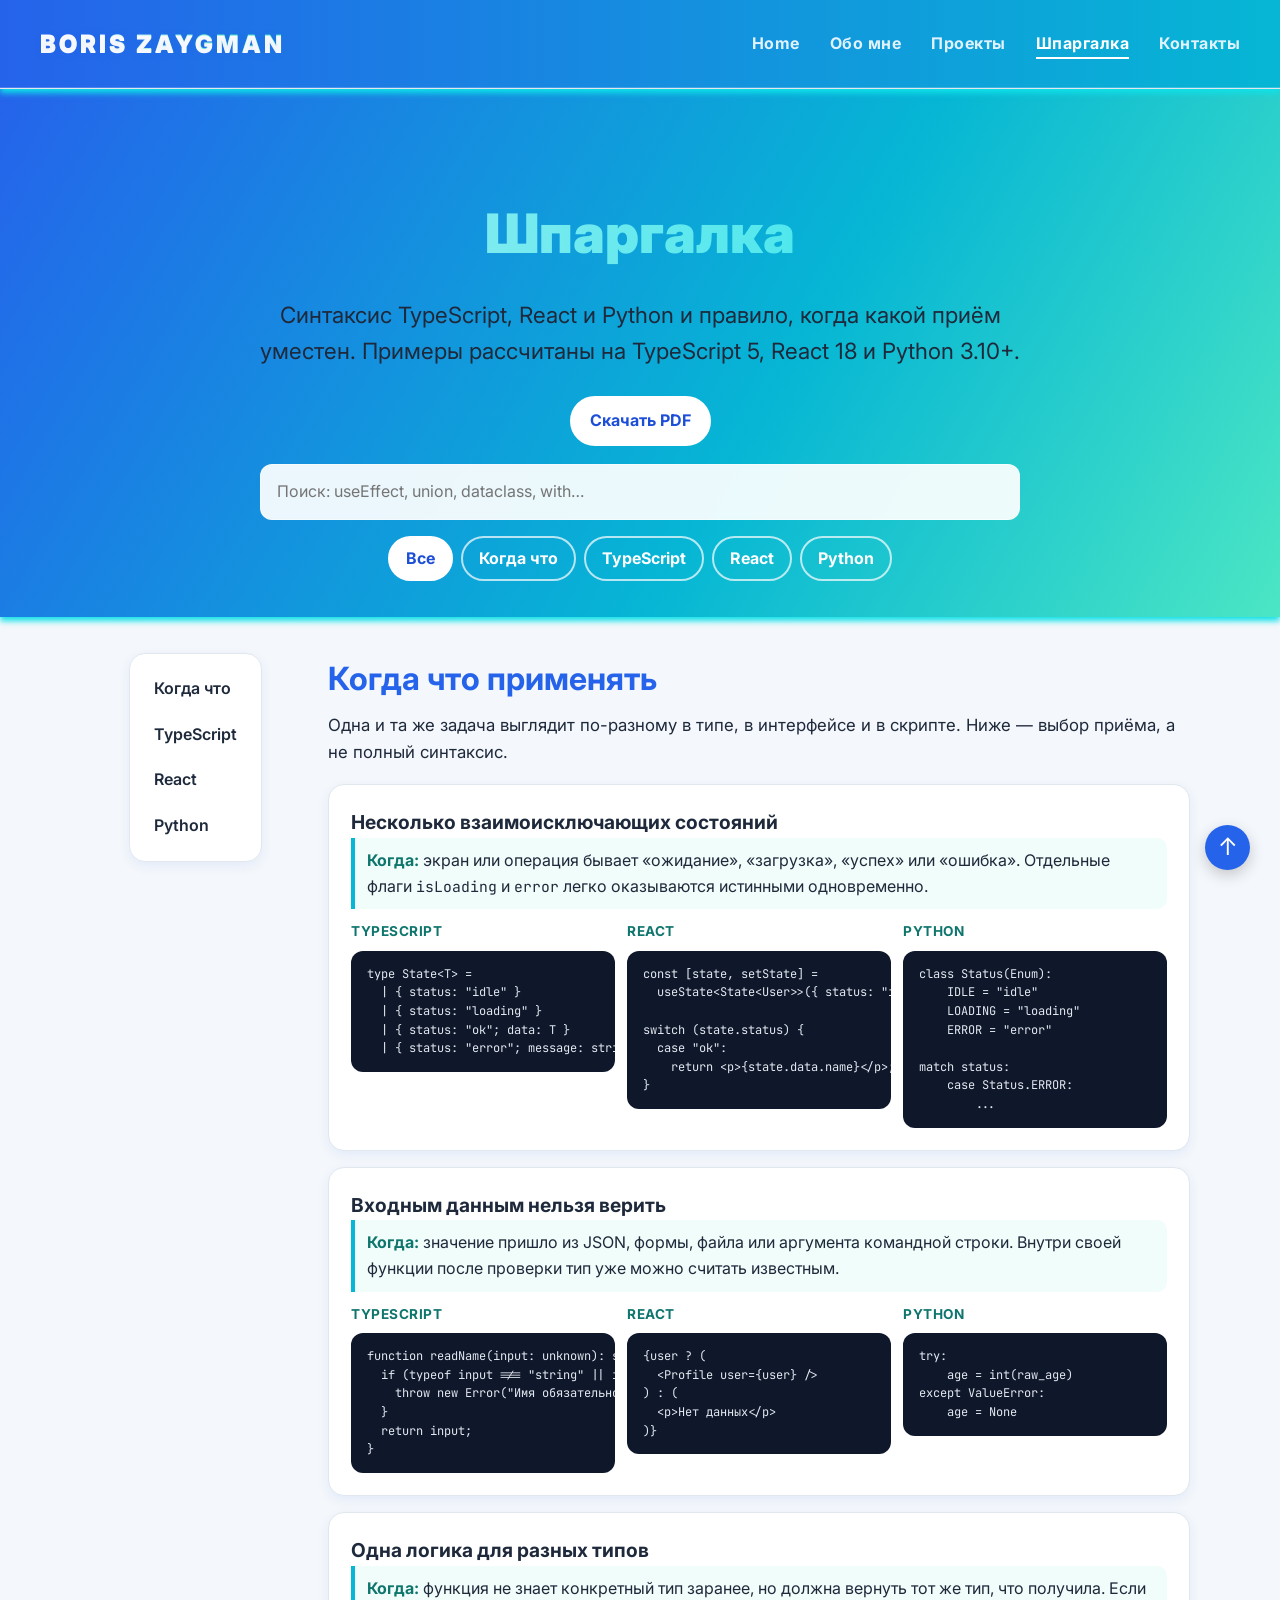
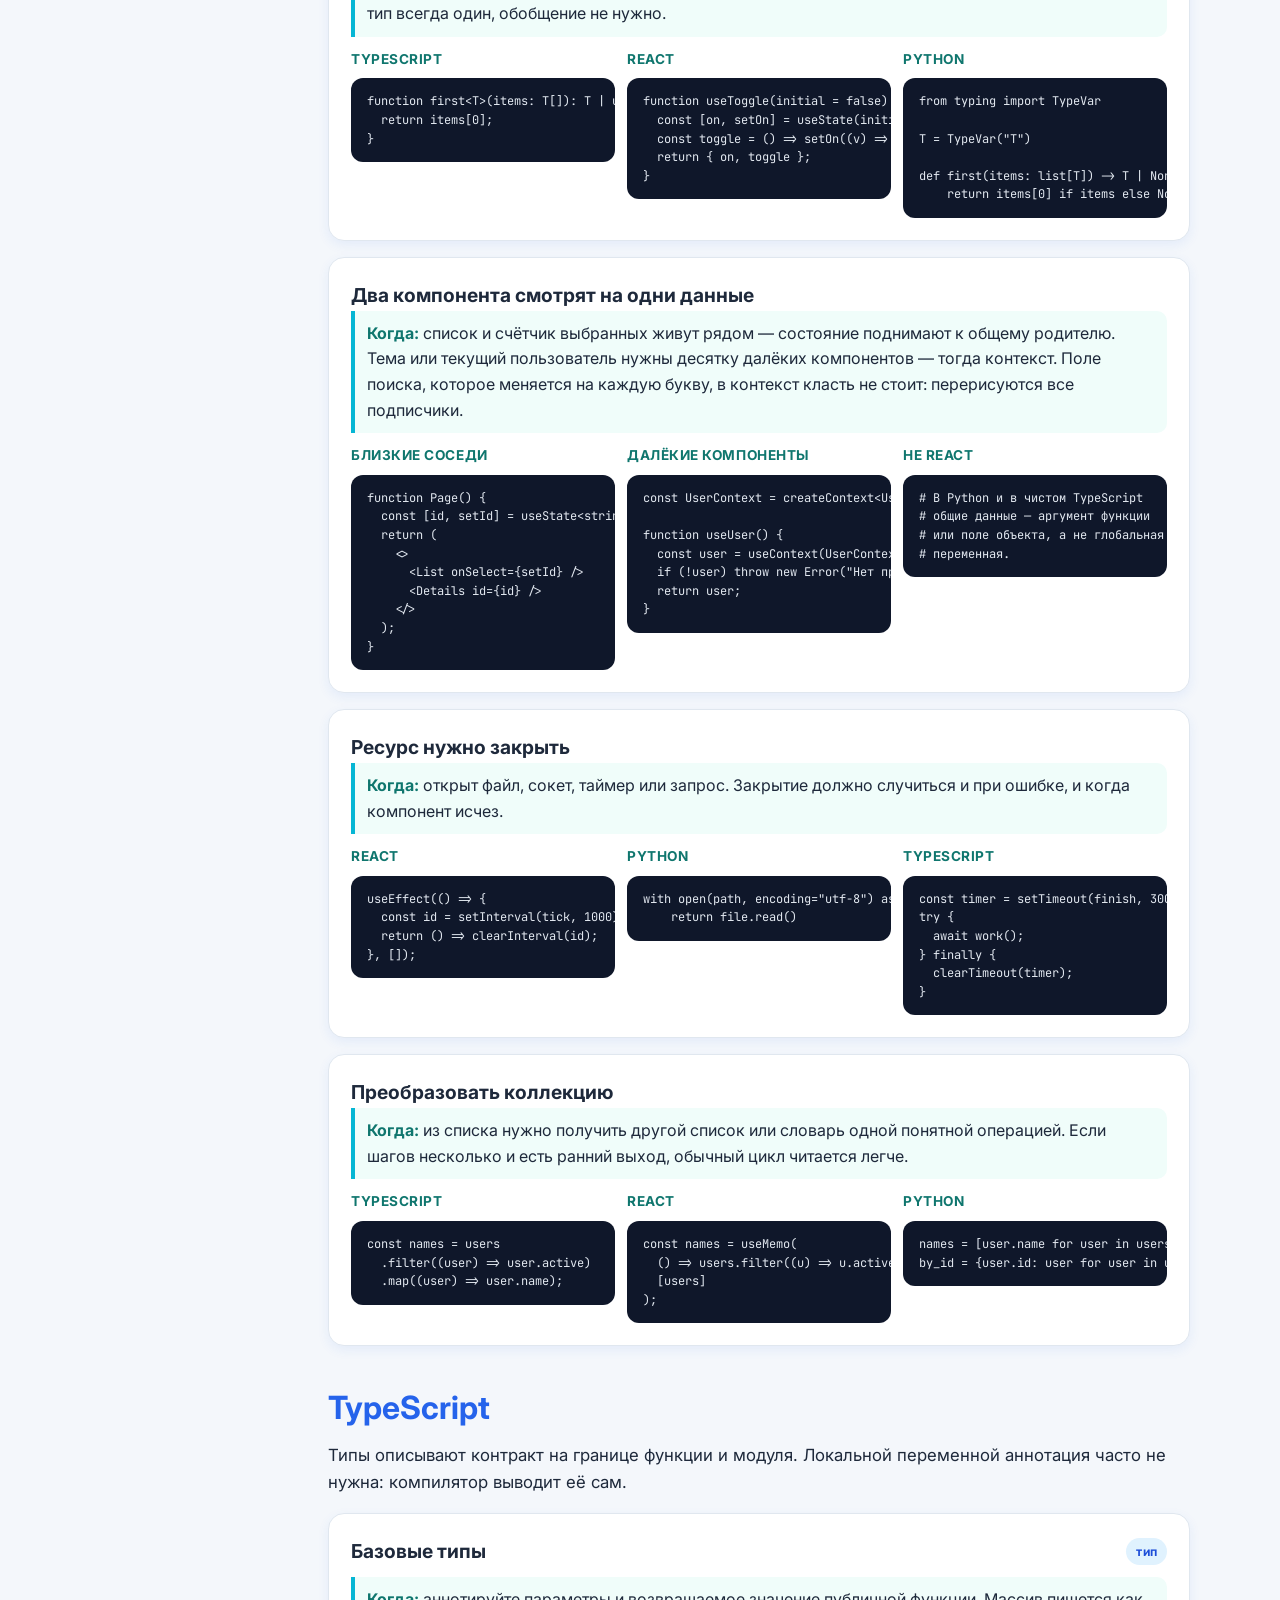
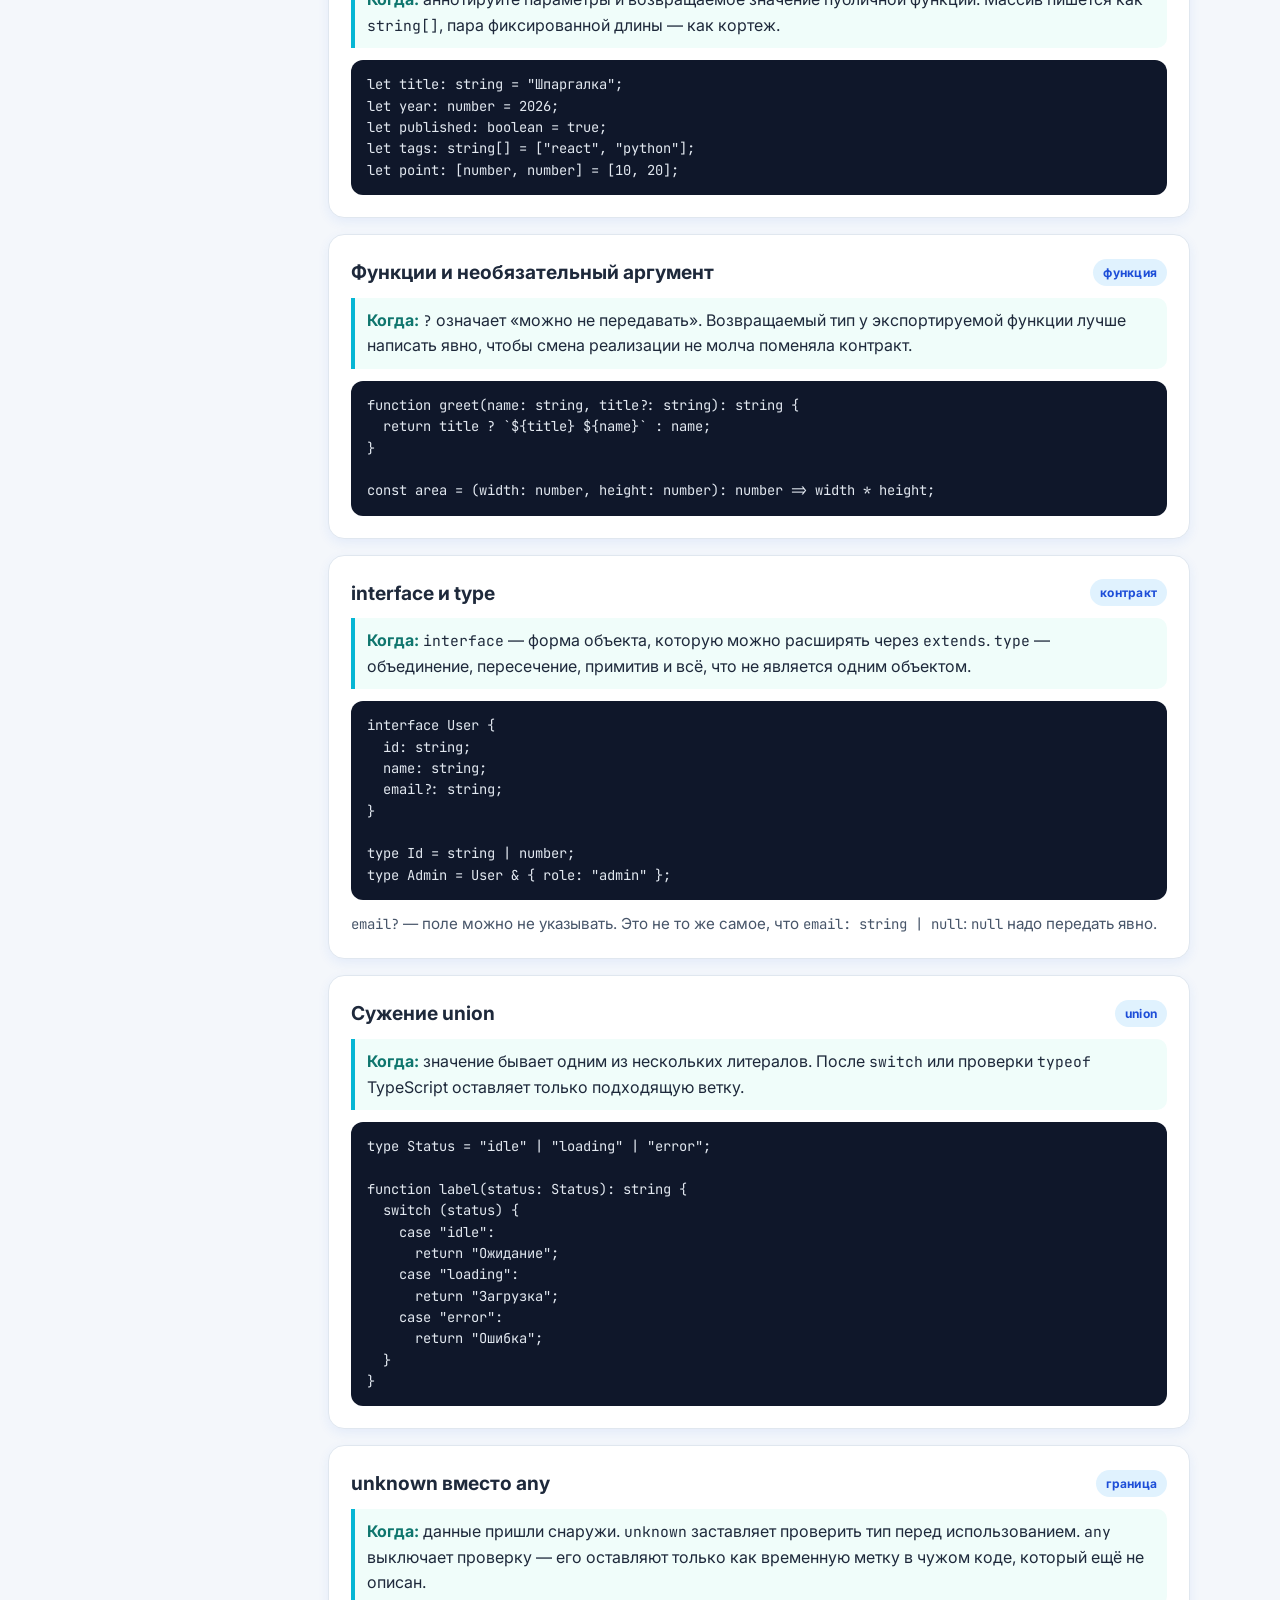
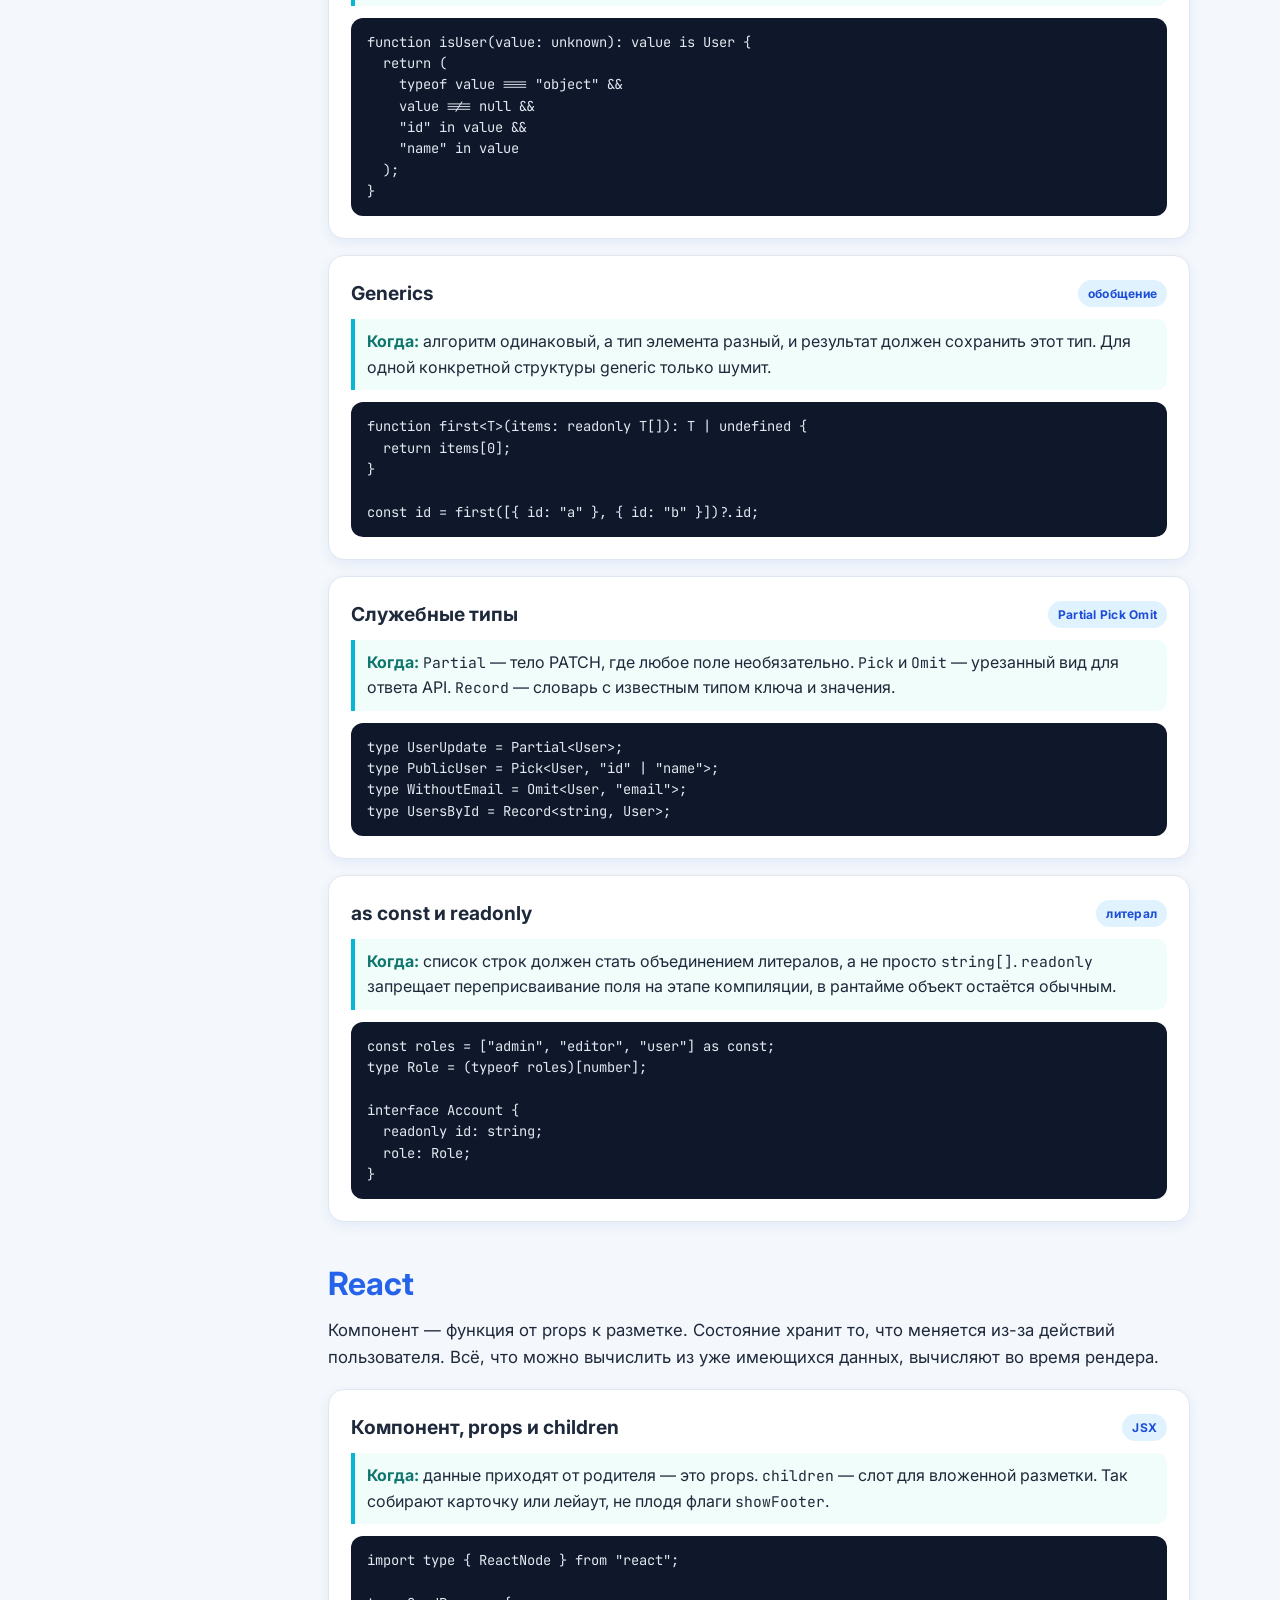
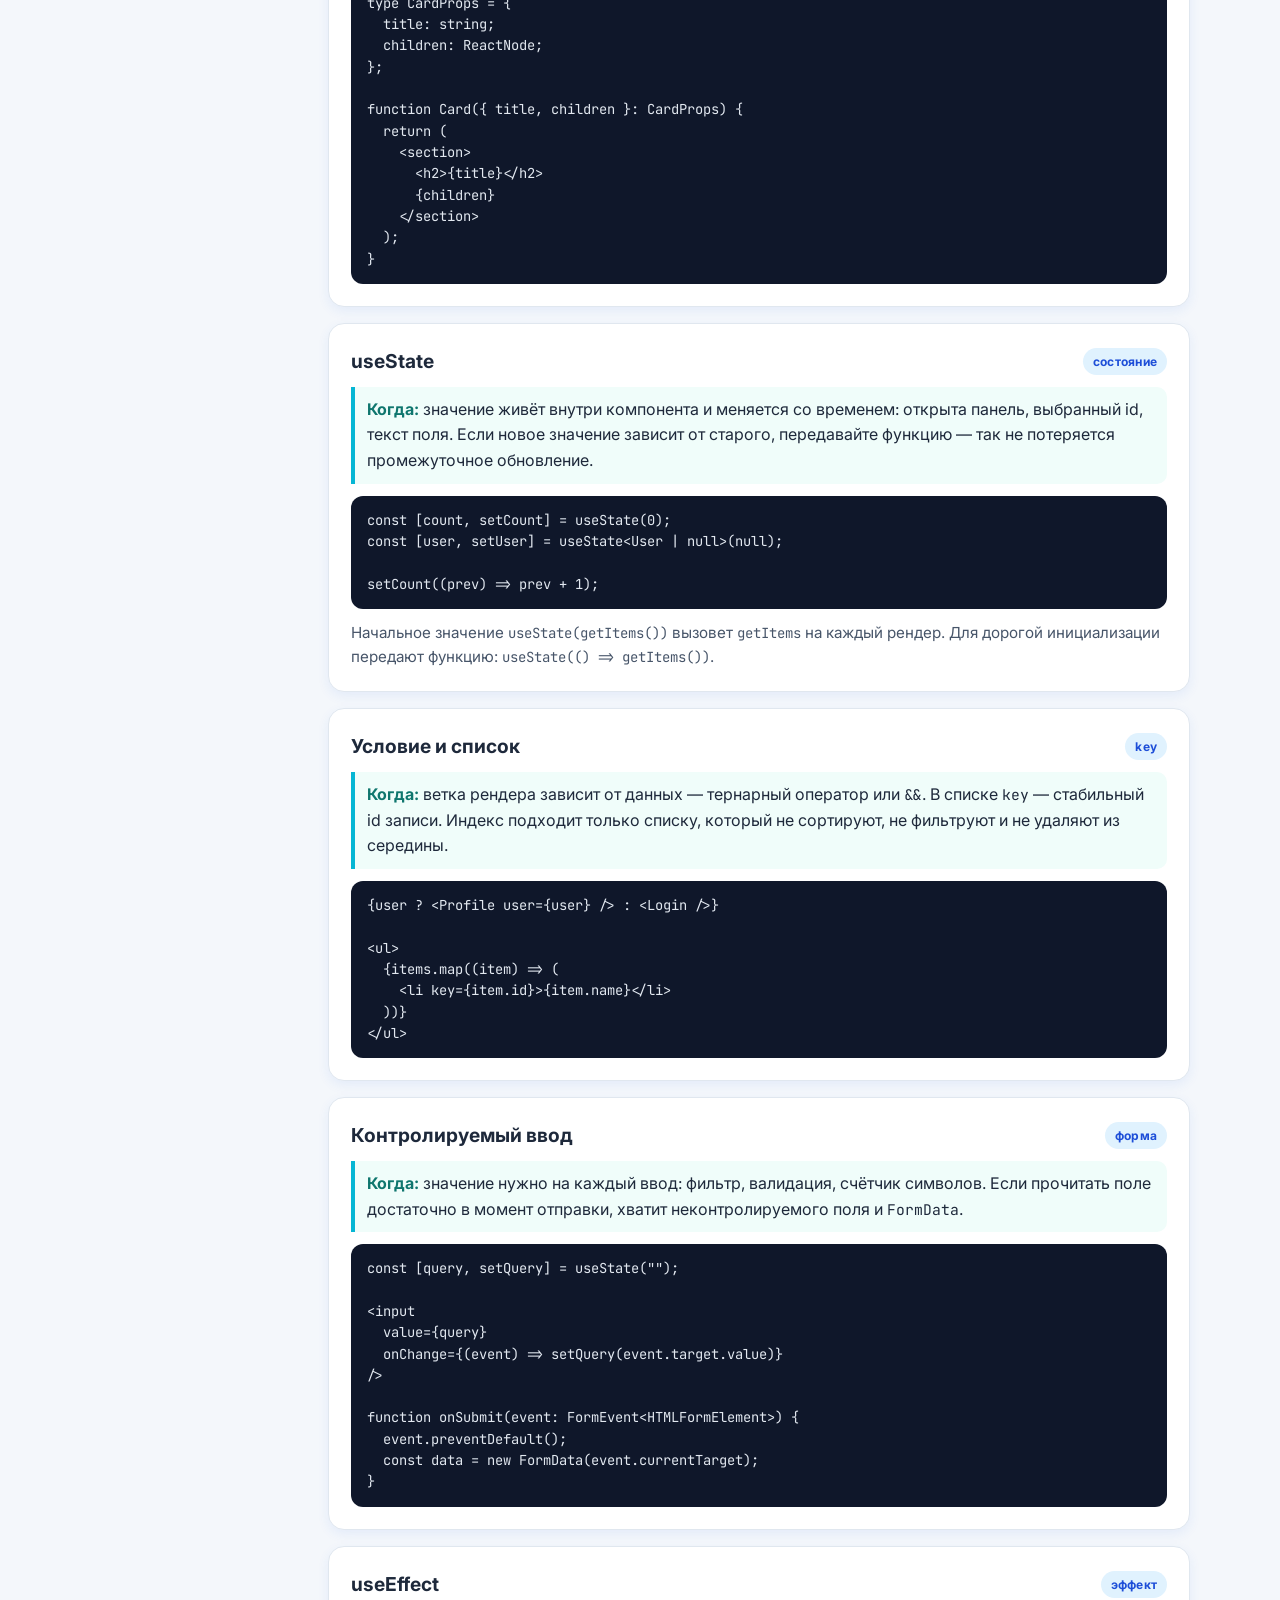
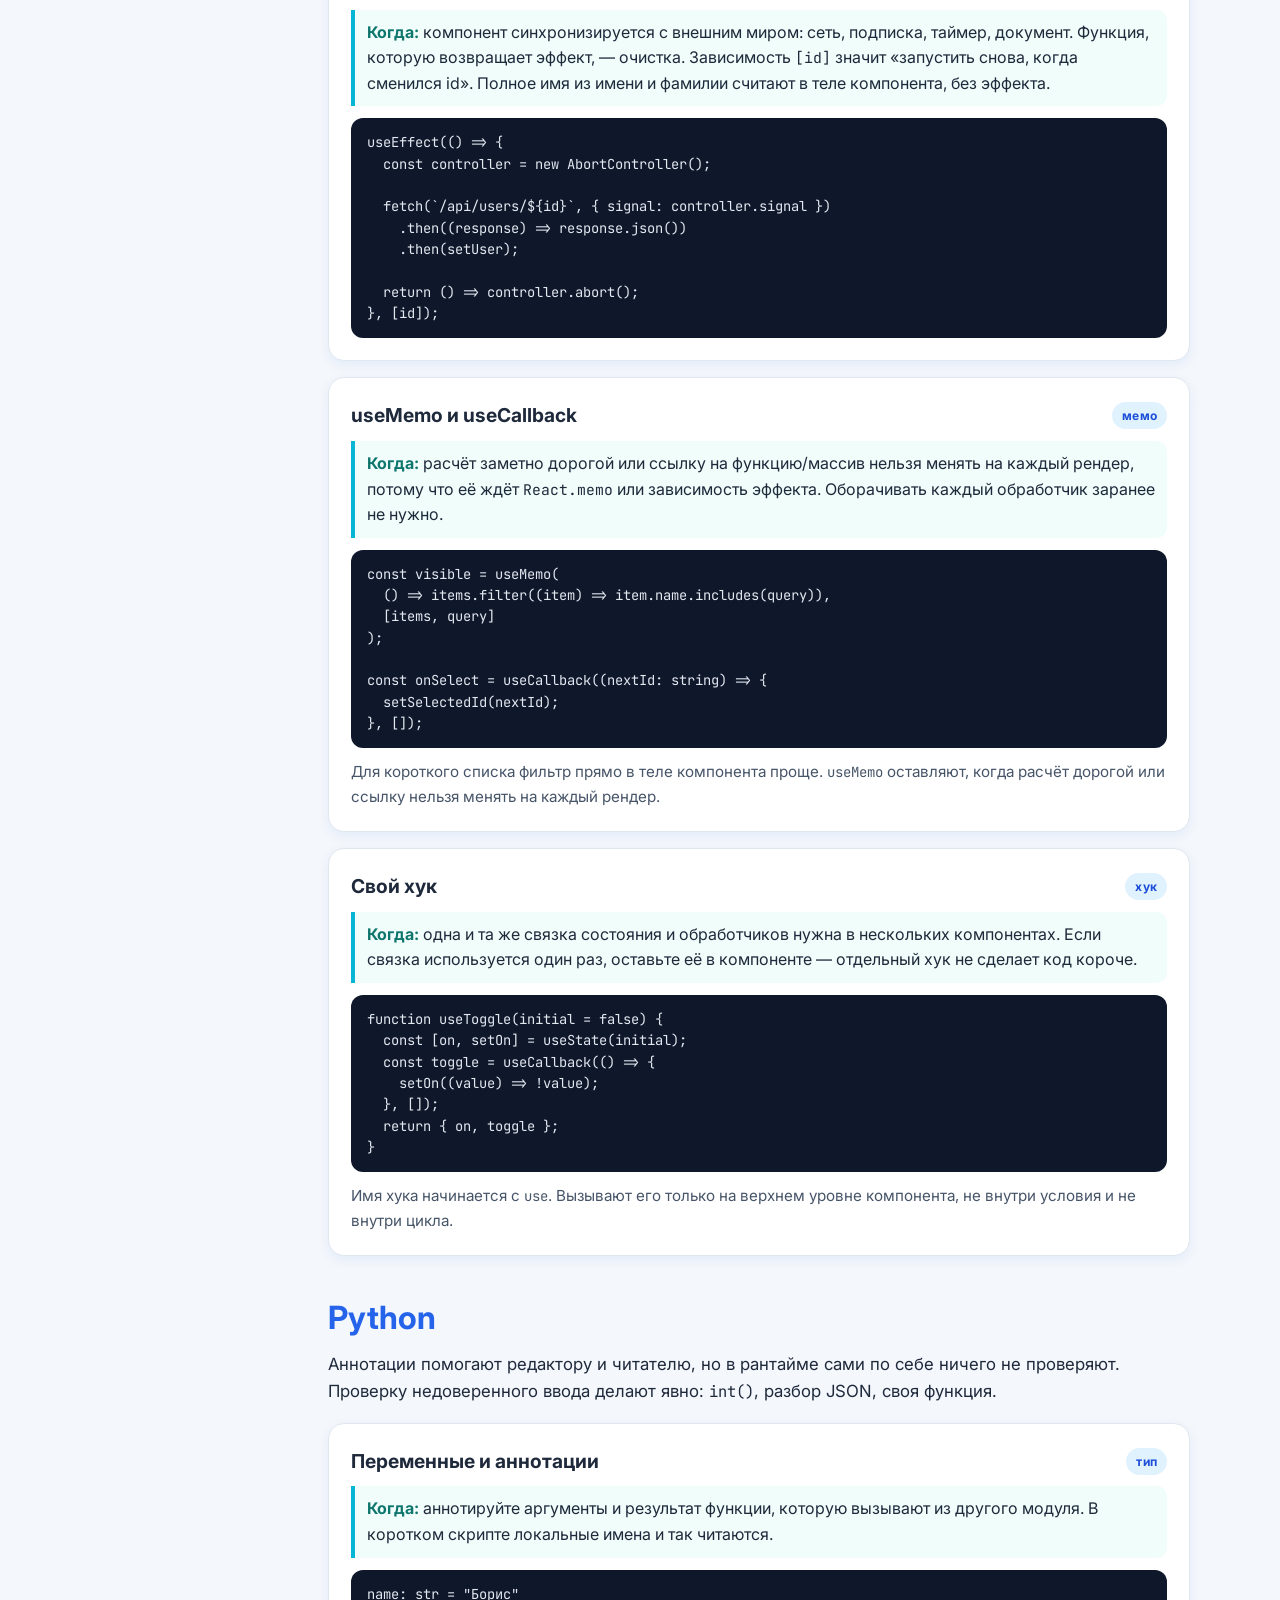
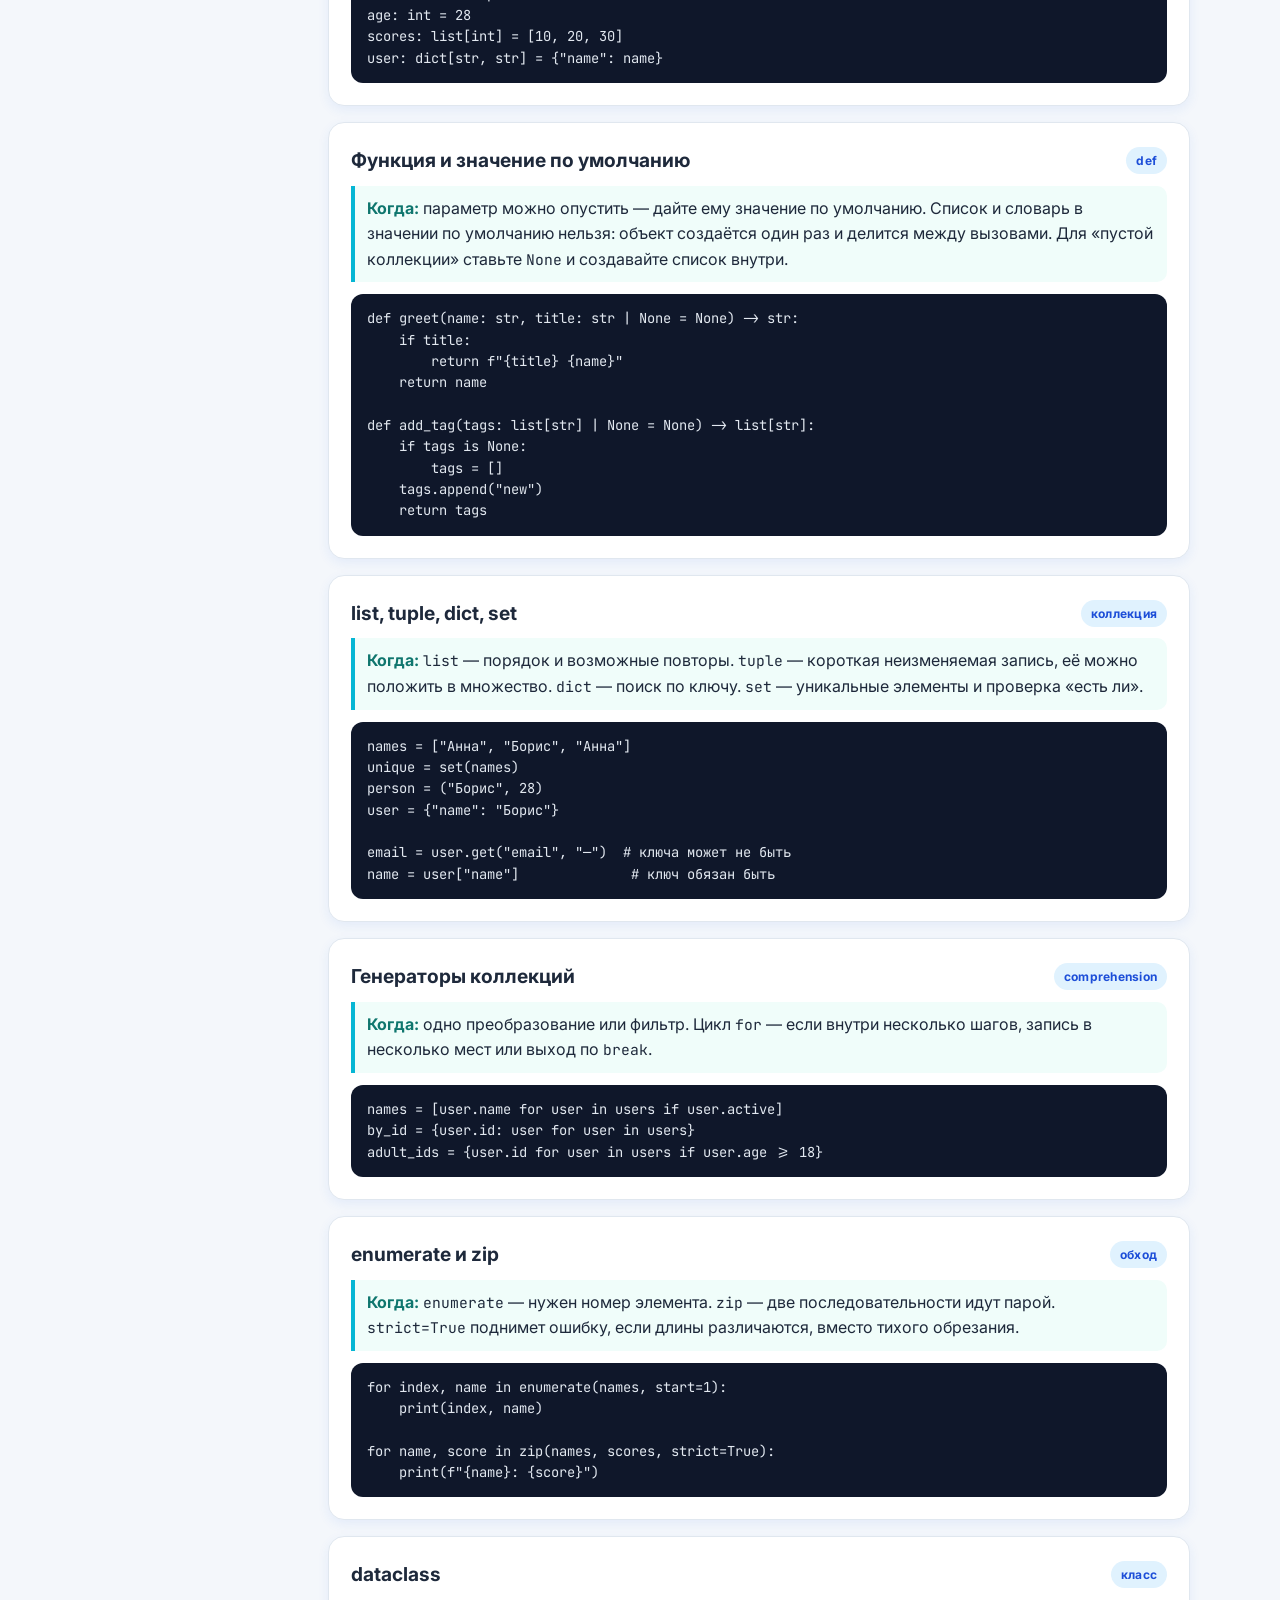
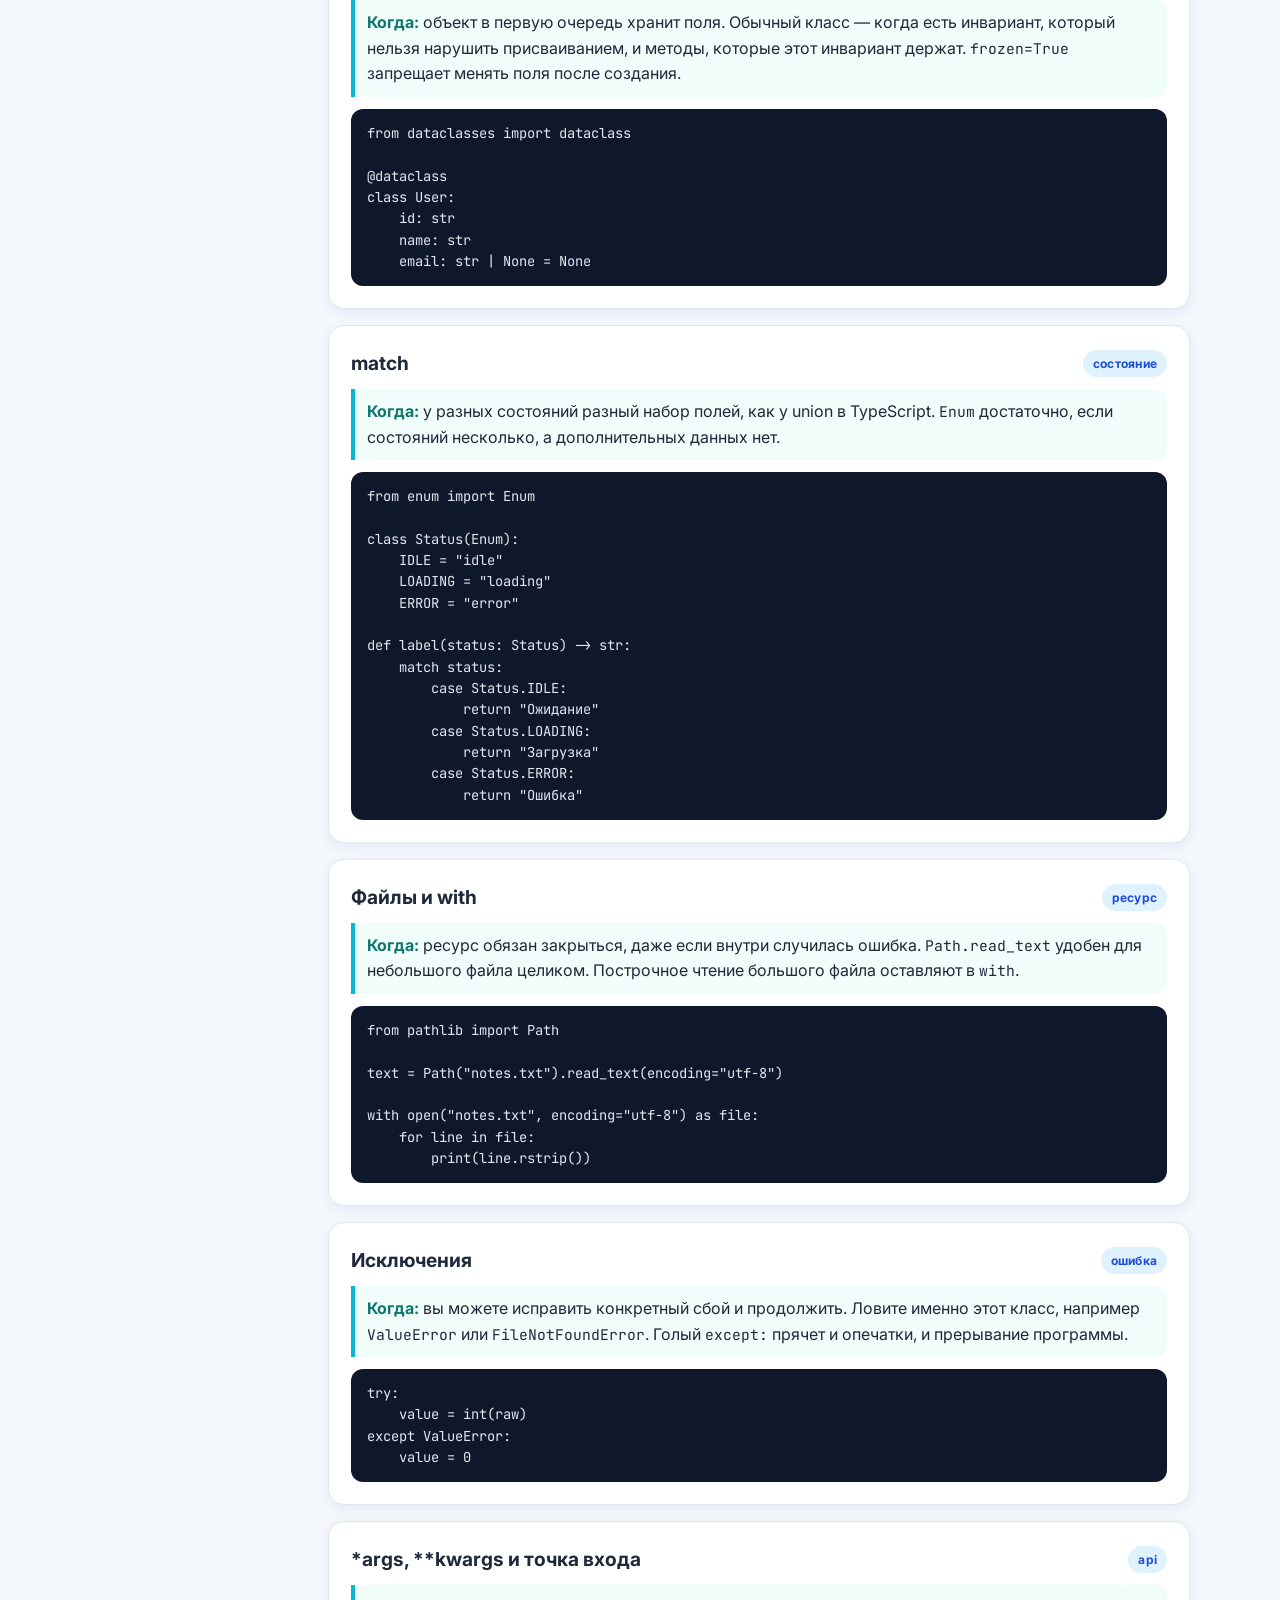
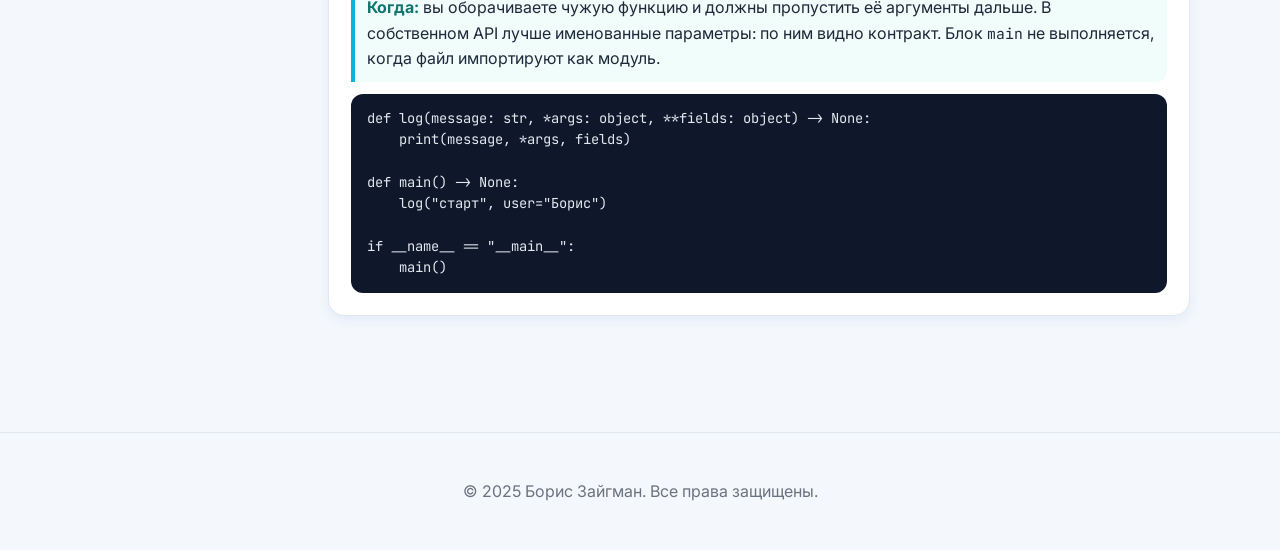
==== commit 98b7c6c8: "Add a downloadable PDF of the cheat sheet The handbook prints to an 18-page A4 file, and the page li" ====
--- a/cheatsheet.html
+++ b/cheatsheet.html
@@ -32,6 +32,7 @@
         <section class="hero cheat-hero">
             <h1>Шпаргалка</h1>
             <p>Синтаксис TypeScript, React и Python и правило, когда какой приём уместен. Примеры рассчитаны на TypeScript 5, React 18 и Python 3.10+.</p>
+            <a class="pdf-download" href="./cheatsheet.pdf" download>Скачать PDF</a>
             <div class="cheat-tools">
                 <label class="visually-hidden" for="search">Поиск по шпаргалке</label>
                 <input id="search" class="cheat-search" type="search" placeholder="Поиск: useEffect, union, dataclass, with…" autocomplete="off">
--- a/cheatsheet.css
+++ b/cheatsheet.css
@@ -320,3 +320,109 @@
 .situation[hidden] {
     display: none !important;
 }
+
+.pdf-download {
+    display: inline-block;
+    margin: 0 auto 18px;
+    padding: 10px 18px;
+    border: 2px solid #fff;
+    border-radius: 999px;
+    background: #fff;
+    color: #1d4ed8;
+    font-weight: 700;
+    text-decoration: none;
+}
+
+@page {
+    size: A4;
+    margin: 12mm 12mm 14mm;
+}
+
+@media print {
+    body.cheatsheet-page {
+        background: #fff !important;
+        color: #1e293b !important;
+    }
+
+    .navbar,
+    .cheat-tools,
+    .toc,
+    .pdf-download,
+    .back-to-top,
+    footer {
+        display: none !important;
+    }
+
+    .cheat-hero {
+        background: #fff !important;
+        box-shadow: none !important;
+        padding: 0 0 8px !important;
+        color: #1e293b !important;
+    }
+
+    .cheat-hero h1 {
+        font-size: 28pt !important;
+        margin: 0 0 8px !important;
+        background: none !important;
+        -webkit-text-fill-color: #1d4ed8 !important;
+        color: #1d4ed8 !important;
+    }
+
+    .cheat-hero p,
+    .section-lead,
+    .note,
+    .cheat-section h2,
+    .cheat-card h3,
+    .situation h3 {
+        color: #1e293b !important;
+    }
+
+    .cheat-hero p {
+        margin: 0 0 12px !important;
+        font-size: 12pt !important;
+    }
+
+    .handbook {
+        display: block !important;
+        max-width: none !important;
+        margin: 0 !important;
+        padding: 0 !important;
+    }
+
+    .cheat-section h2 {
+        text-align: left !important;
+        font-size: 18pt !important;
+        text-shadow: none !important;
+        break-after: avoid;
+    }
+
+    .cheat-card,
+    .situation,
+    .when,
+    pre {
+        break-inside: avoid;
+        box-shadow: none !important;
+    }
+
+    .cheat-card,
+    .situation {
+        background: #fff !important;
+        border: 1px solid #cbd5e1 !important;
+        color: #1e293b !important;
+    }
+
+    .when {
+        background: #f0fdfa !important;
+        color: #1e293b !important;
+    }
+
+    .trio {
+        grid-template-columns: 1fr !important;
+    }
+
+    pre,
+    pre code {
+        -webkit-print-color-adjust: exact;
+        print-color-adjust: exact;
+    }
+}
